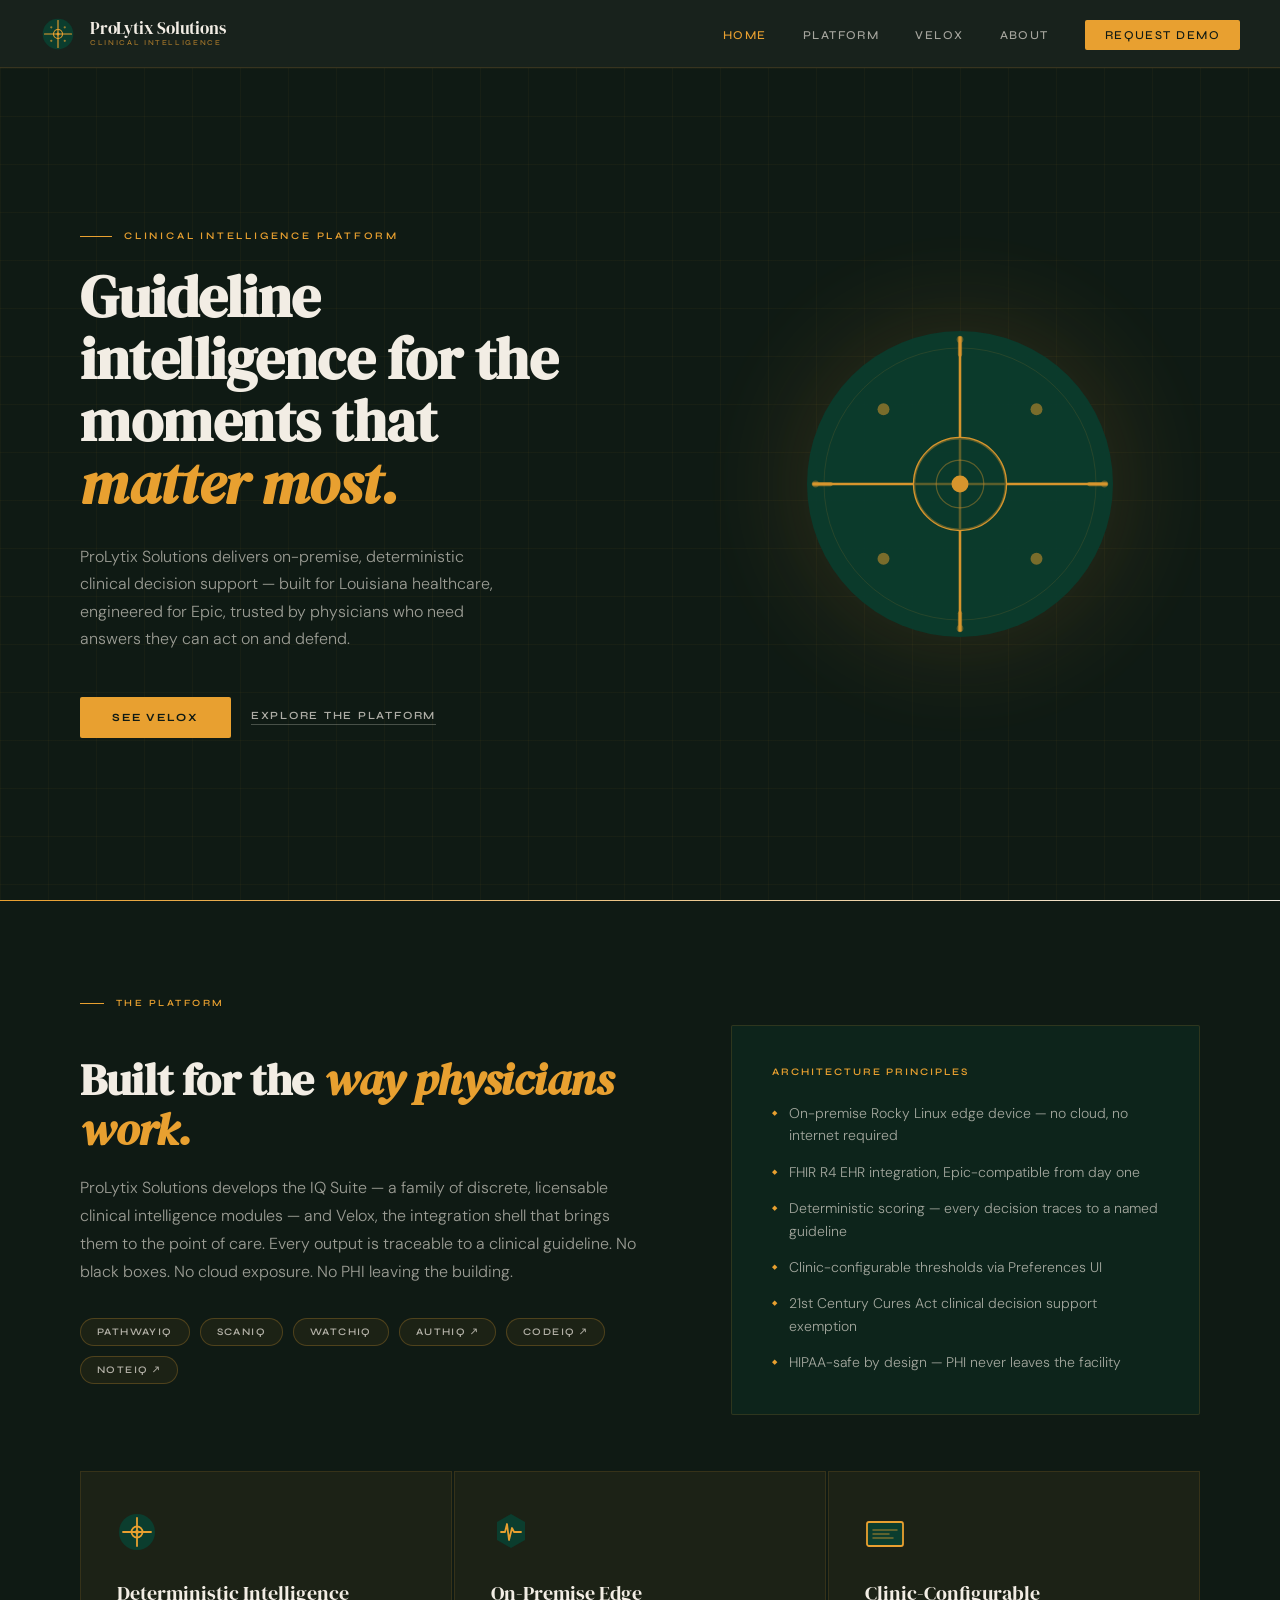
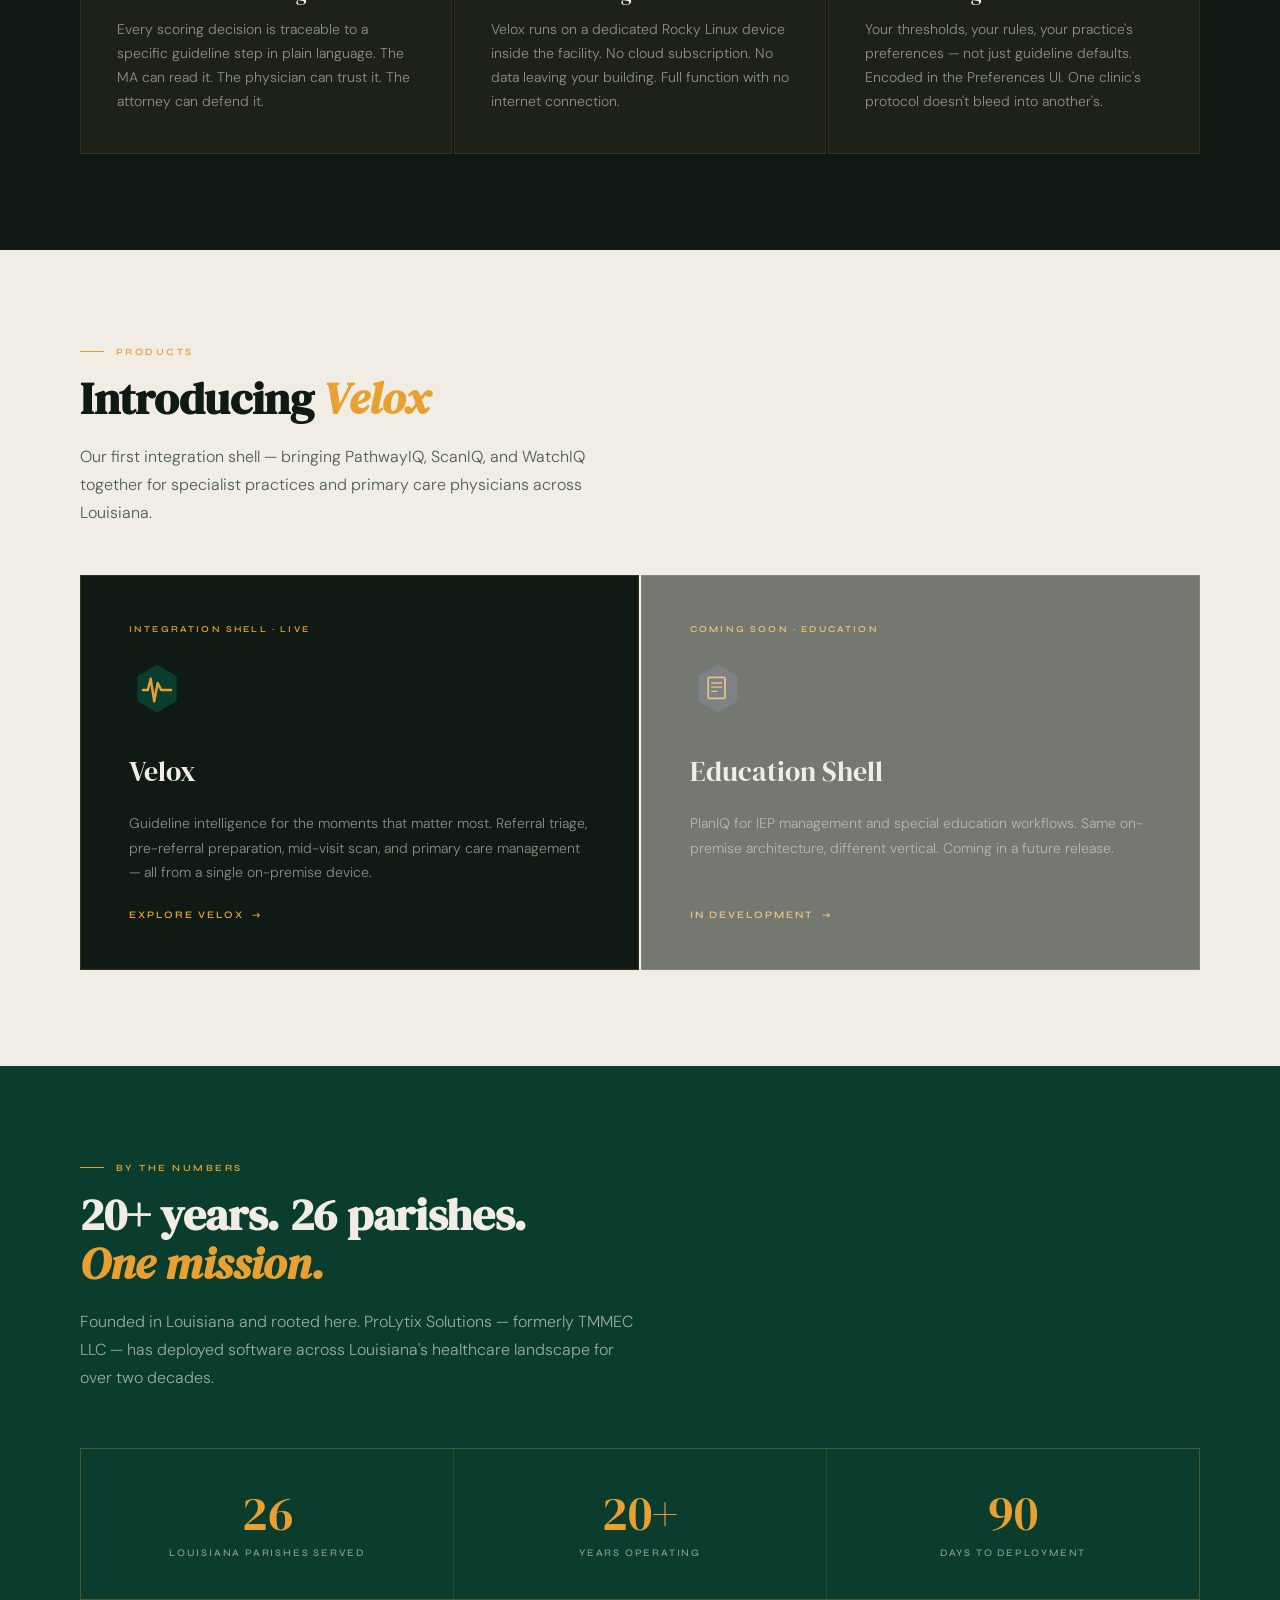
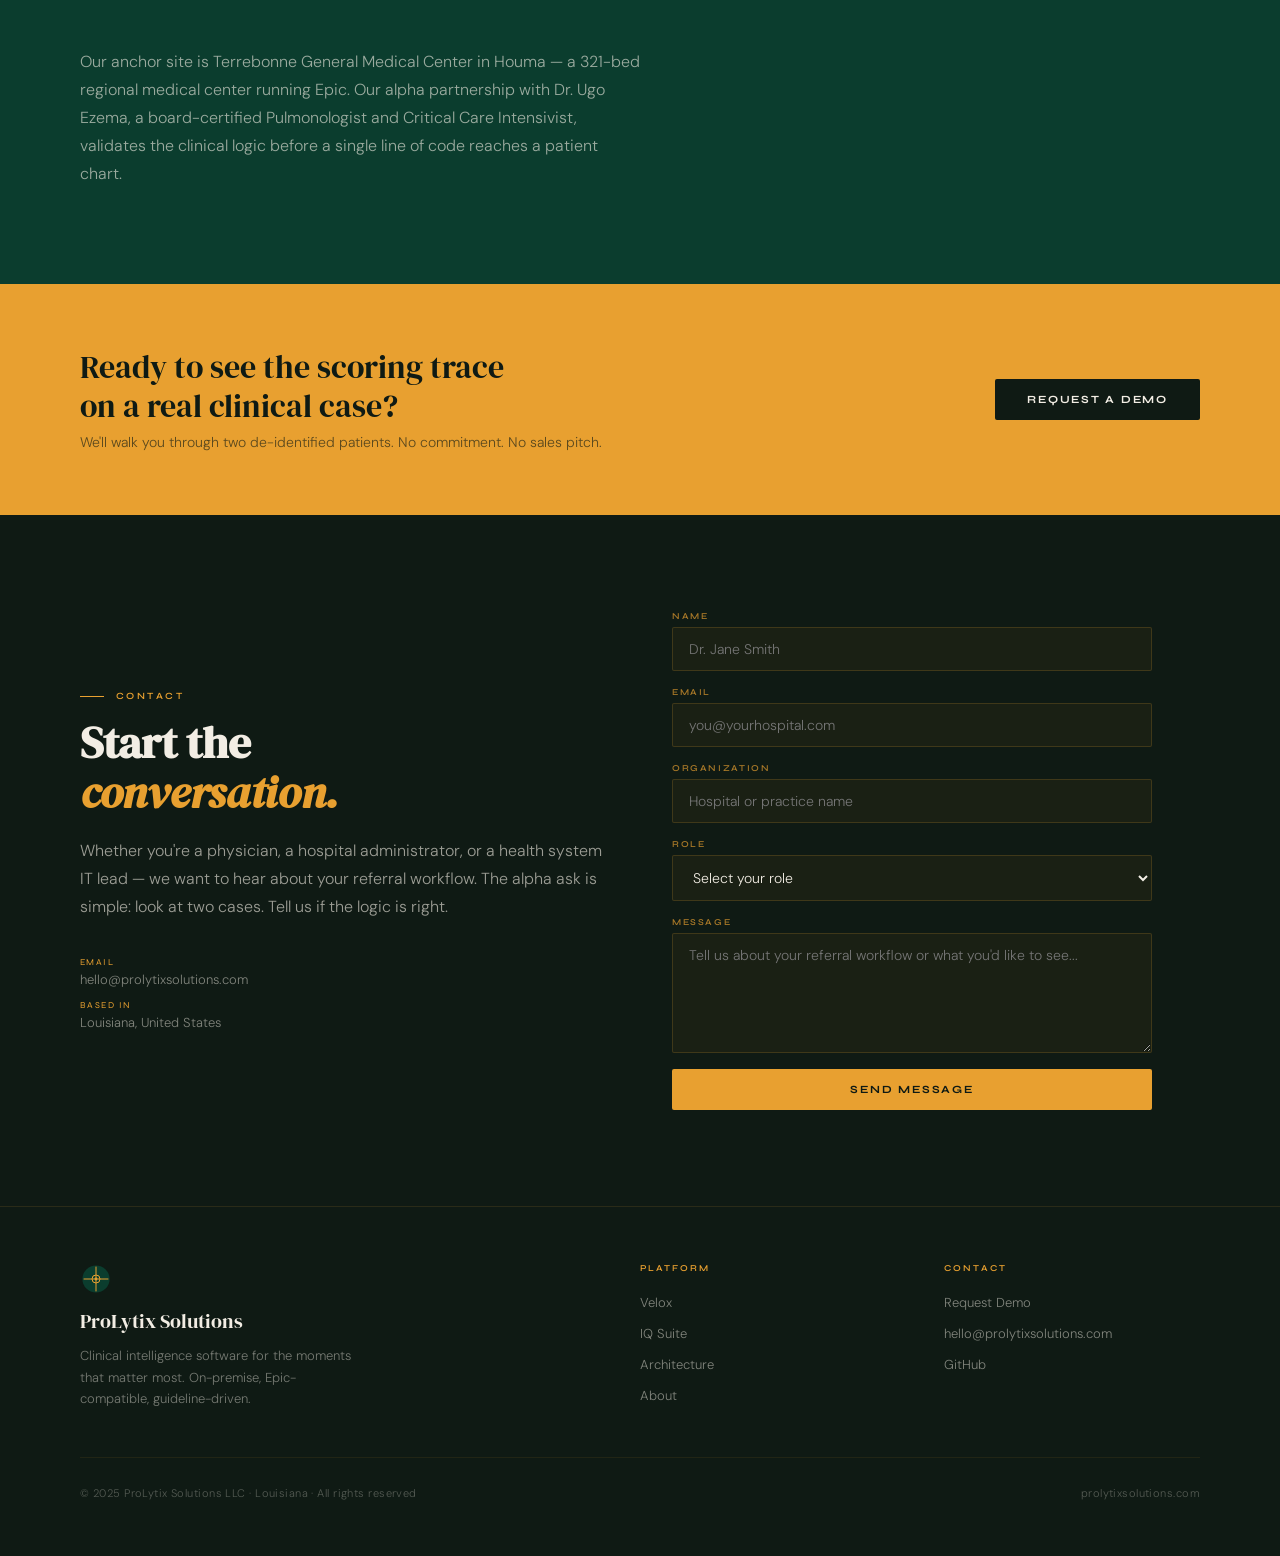
==== index.html @ 33a1fdf6 "Initial site" ====
<!DOCTYPE html>
<html lang="en">
<head>
  <meta charset="UTF-8">
  <meta name="viewport" content="width=device-width, initial-scale=1.0">
  <meta name="description" content="ProLytix Solutions — Clinical intelligence software for Louisiana healthcare. On-premise, guideline-driven, Epic-compatible.">
  <title>ProLytix Solutions — Clinical Intelligence Platform</title>
  <link rel="stylesheet" href="style.css">
  <!-- Favicon inline SVG via data URI -->
  <link rel="icon" type="image/svg+xml" href="data:image/svg+xml,%3Csvg xmlns='http://www.w3.org/2000/svg' viewBox='0 0 32 32'%3E%3Ccircle cx='16' cy='16' r='15' fill='%230B3D2E'/%3E%3Cline x1='16' y1='3' x2='16' y2='29' stroke='%23E8A030' stroke-width='2' stroke-linecap='round'/%3E%3Cline x1='3' y1='16' x2='29' y2='16' stroke='%23E8A030' stroke-width='2' stroke-linecap='round'/%3E%3Ccircle cx='16' cy='16' r='5' stroke='%23E8A030' stroke-width='2' fill='none'/%3E%3Ccircle cx='16' cy='16' r='2' fill='%23E8A030'/%3E%3C/svg%3E">
</head>
<body class="page-body">

<!-- ════════════════════════════════════════ -->
<!-- NAV -->
<!-- ════════════════════════════════════════ -->
<nav class="nav">
  <a href="index.html" class="nav-logo">
    <div class="nav-logo-mark">
      <svg width="36" height="36" viewBox="0 0 80 80" fill="none" xmlns="http://www.w3.org/2000/svg">
        <circle cx="40" cy="40" r="34" fill="#0B3D2E"/>
        <line x1="40" y1="10" x2="40" y2="70" stroke="#E8A030" stroke-width="2.5" stroke-linecap="round"/>
        <line x1="10" y1="40" x2="70" y2="40" stroke="#E8A030" stroke-width="2.5" stroke-linecap="round"/>
        <circle cx="40" cy="40" r="10" stroke="#E8A030" stroke-width="2.5" fill="none"/>
        <circle cx="40" cy="40" r="3.5" fill="#E8A030"/>
        <circle cx="55" cy="25" r="2.5" fill="#E8A030" opacity=".65"/>
        <circle cx="25" cy="25" r="2.5" fill="#E8A030" opacity=".65"/>
        <circle cx="55" cy="55" r="2.5" fill="#E8A030" opacity=".65"/>
        <circle cx="25" cy="55" r="2.5" fill="#E8A030" opacity=".65"/>
      </svg>
    </div>
    <div class="nav-logo-text">
      <span class="nav-logo-name">ProLytix Solutions</span>
      <span class="nav-logo-sub">Clinical Intelligence</span>
    </div>
  </a>

  <ul class="nav-links">
    <li><a href="index.html" class="active">Home</a></li>
    <li><a href="#platform">Platform</a></li>
    <li><a href="velox.html">Velox</a></li>
    <li><a href="#about">About</a></li>
    <li><a href="#contact" class="nav-cta">Request Demo</a></li>
  </ul>

  <button class="nav-hamburger" id="hamburger" aria-label="Menu">
    <span></span><span></span><span></span>
  </button>
</nav>

<!-- Mobile Drawer -->
<div class="nav-drawer" id="drawer">
  <a href="index.html">Home</a>
  <a href="#platform">Platform</a>
  <a href="velox.html">Velox</a>
  <a href="#about">About</a>
  <a href="#contact" class="drawer-cta">Request Demo</a>
</div>


<!-- ════════════════════════════════════════ -->
<!-- HERO -->
<!-- ════════════════════════════════════════ -->
<section class="hero">
  <div class="hero-content">
    <div class="hero-eyebrow">Clinical Intelligence Platform</div>
    <h1 class="hero-headline">
      Guideline intelligence for the moments that<br>
      <em>matter most.</em>
    </h1>
    <p class="hero-body">
      ProLytix Solutions delivers on-premise, deterministic clinical decision support — built for Louisiana healthcare, engineered for Epic, trusted by physicians who need answers they can act on and defend.
    </p>
    <div class="hero-actions">
      <a href="velox.html" class="btn-primary">See Velox</a>
      <a href="#platform" class="btn-ghost">Explore the platform</a>
    </div>
  </div>

  <div class="hero-visual">
    <!-- Large Meridian Circle -->
    <svg class="mark-large" viewBox="0 0 400 400" fill="none" xmlns="http://www.w3.org/2000/svg">
      <!-- Outer ring -->
      <circle cx="200" cy="200" r="180" fill="#0B3D2E"/>
      <!-- Faint second ring -->
      <circle cx="200" cy="200" r="160" stroke="#E8A030" stroke-width=".8" fill="none" opacity=".2"/>
      <!-- Meridian lines -->
      <line x1="200" y1="28" x2="200" y2="372" stroke="#E8A030" stroke-width="3" stroke-linecap="round"/>
      <line x1="28" y1="200" x2="372" y2="200" stroke="#E8A030" stroke-width="3" stroke-linecap="round"/>
      <!-- Tick marks on meridian -->
      <line x1="200" y1="28" x2="200" y2="48" stroke="#E8A030" stroke-width="5" stroke-linecap="round" opacity=".6"/>
      <line x1="200" y1="352" x2="200" y2="372" stroke="#E8A030" stroke-width="5" stroke-linecap="round" opacity=".6"/>
      <line x1="28" y1="200" x2="48" y2="200" stroke="#E8A030" stroke-width="5" stroke-linecap="round" opacity=".6"/>
      <line x1="352" y1="200" x2="372" y2="200" stroke="#E8A030" stroke-width="5" stroke-linecap="round" opacity=".6"/>
      <!-- Inner circle -->
      <circle cx="200" cy="200" r="54" stroke="#E8A030" stroke-width="3" fill="none"/>
      <!-- Inner ring fill, faint -->
      <circle cx="200" cy="200" r="54" fill="#0B3D2E" opacity=".6"/>
      <!-- Micro inner ring -->
      <circle cx="200" cy="200" r="28" stroke="#E8A030" stroke-width="1.5" fill="none" opacity=".4"/>
      <!-- Center dot -->
      <circle cx="200" cy="200" r="10" fill="#E8A030"/>
      <!-- Quadrant dots -->
      <circle cx="290" cy="112" r="7" fill="#E8A030" opacity=".55"/>
      <circle cx="110" cy="112" r="7" fill="#E8A030" opacity=".55"/>
      <circle cx="290" cy="288" r="7" fill="#E8A030" opacity=".55"/>
      <circle cx="110" cy="288" r="7" fill="#E8A030" opacity=".55"/>
      <!-- Outer arc decorations — subtle -->
      <circle cx="200" cy="30" r="4" fill="#E8A030" opacity=".35"/>
      <circle cx="200" cy="370" r="4" fill="#E8A030" opacity=".35"/>
      <circle cx="30" cy="200" r="4" fill="#E8A030" opacity=".35"/>
      <circle cx="370" cy="200" r="4" fill="#E8A030" opacity=".35"/>
    </svg>
  </div>
</section>

<div class="amber-rule"></div>


<!-- ════════════════════════════════════════ -->
<!-- WHAT WE DO -->
<!-- ════════════════════════════════════════ -->
<section class="section section-dark" id="platform">
  <div class="section-label">The Platform</div>
  <div class="two-col-narrow">
    <div>
      <h2 class="section-headline">Built for the <em>way physicians work.</em></h2>
      <p class="section-body">
        ProLytix Solutions develops the IQ Suite — a family of discrete, licensable clinical intelligence modules — and Velox, the integration shell that brings them to the point of care. Every output is traceable to a clinical guideline. No black boxes. No cloud exposure. No PHI leaving the building.
      </p>
      <div class="module-grid" style="margin-top:32px;">
        <span class="module-pill">PathwayIQ</span>
        <span class="module-pill">ScanIQ</span>
        <span class="module-pill">WatchIQ</span>
        <span class="module-pill">AuthIQ ↗</span>
        <span class="module-pill">CodeIQ ↗</span>
        <span class="module-pill">NoteIQ ↗</span>
      </div>
    </div>
    <div class="arch-panel">
      <div class="arch-panel-title">Architecture Principles</div>
      <ul class="arch-list">
        <li>On-premise Rocky Linux edge device — no cloud, no internet required</li>
        <li>FHIR R4 EHR integration, Epic-compatible from day one</li>
        <li>Deterministic scoring — every decision traces to a named guideline</li>
        <li>Clinic-configurable thresholds via Preferences UI</li>
        <li>21st Century Cures Act clinical decision support exemption</li>
        <li>HIPAA-safe by design — PHI never leaves the facility</li>
      </ul>
    </div>
  </div>

  <div class="card-grid">
    <div class="card">
      <div class="card-icon">
        <svg width="40" height="40" viewBox="0 0 40 40" fill="none">
          <circle cx="20" cy="20" r="18" fill="#0B3D2E"/>
          <line x1="20" y1="6" x2="20" y2="34" stroke="#E8A030" stroke-width="1.8" stroke-linecap="round"/>
          <line x1="6" y1="20" x2="34" y2="20" stroke="#E8A030" stroke-width="1.8" stroke-linecap="round"/>
          <circle cx="20" cy="20" r="5.5" stroke="#E8A030" stroke-width="1.8" fill="none"/>
          <circle cx="20" cy="20" r="2" fill="#E8A030"/>
        </svg>
      </div>
      <div class="card-title">Deterministic Intelligence</div>
      <p class="card-body">Every scoring decision is traceable to a specific guideline step in plain language. The MA can read it. The physician can trust it. The attorney can defend it.</p>
    </div>

    <div class="card">
      <div class="card-icon">
        <svg width="40" height="40" viewBox="0 0 40 40" fill="none">
          <polygon points="20,2 34,10 34,28 20,36 6,28 6,10" fill="#0B3D2E"/>
          <polyline points="10,20 14,20 16,12 18,28 21,16 23,20 30,20" stroke="#E8A030" stroke-width="1.8" stroke-linecap="round" stroke-linejoin="round" fill="none"/>
        </svg>
      </div>
      <div class="card-title">On-Premise Edge</div>
      <p class="card-body">Velox runs on a dedicated Rocky Linux device inside the facility. No cloud subscription. No data leaving your building. Full function with no internet connection.</p>
    </div>

    <div class="card">
      <div class="card-icon">
        <svg width="40" height="40" viewBox="0 0 40 40" fill="none">
          <rect x="2" y="10" width="36" height="24" rx="2" fill="#0B3D2E" stroke="#E8A030" stroke-width="1.8"/>
          <line x1="8" y1="18" x2="32" y2="18" stroke="#E8A030" stroke-width="1.5" stroke-linecap="round" opacity=".5"/>
          <line x1="8" y1="22" x2="24" y2="22" stroke="#E8A030" stroke-width="1.5" stroke-linecap="round" opacity=".5"/>
          <line x1="8" y1="26" x2="28" y2="26" stroke="#E8A030" stroke-width="1.5" stroke-linecap="round" opacity=".5"/>
        </svg>
      </div>
      <div class="card-title">Clinic-Configurable</div>
      <p class="card-body">Your thresholds, your rules, your practice's preferences — not just guideline defaults. Encoded in the Preferences UI. One clinic's protocol doesn't bleed into another's.</p>
    </div>
  </div>
</section>


<!-- ════════════════════════════════════════ -->
<!-- VELOX PRODUCT CARD -->
<!-- ════════════════════════════════════════ -->
<section class="section section-pale">
  <div class="section-label">Products</div>
  <h2 class="section-headline">Introducing <em>Velox</em></h2>
  <p class="section-body">Our first integration shell — bringing PathwayIQ, ScanIQ, and WatchIQ together for specialist practices and primary care physicians across Louisiana.</p>

  <div style="margin-top:48px; display:grid; grid-template-columns: repeat(auto-fit, minmax(300px, 1fr)); gap:2px;">

    <a href="velox.html" class="product-card">
      <div class="product-card-eyebrow">Integration Shell · Live</div>
      <div style="margin:4px 0 8px;">
        <svg width="56" height="56" viewBox="0 0 80 80" fill="none">
          <polygon points="40,4 68,20 68,56 40,72 12,56 12,20" fill="#0B3D2E"/>
          <polyline points="20,40 27,40 31,24 36,56 41,30 46,40 60,40" stroke="#E8A030" stroke-width="3.5" stroke-linecap="round" stroke-linejoin="round" fill="none"/>
        </svg>
      </div>
      <div class="product-card-title">Velox</div>
      <p class="product-card-body">Guideline intelligence for the moments that matter most. Referral triage, pre-referral preparation, mid-visit scan, and primary care management — all from a single on-premise device.</p>
      <div class="product-card-link">Explore Velox</div>
    </a>

    <div class="product-card" style="opacity:.55; cursor:default; pointer-events:none;">
      <div class="product-card-eyebrow">Coming Soon · Education</div>
      <div style="margin:4px 0 8px;">
        <svg width="56" height="56" viewBox="0 0 80 80" fill="none">
          <polygon points="40,4 68,20 68,56 40,72 12,56 12,20" fill="#1C2B3A"/>
          <rect x="26" y="22" width="24" height="30" rx="2" stroke="#E8A030" stroke-width="2.5" fill="none"/>
          <line x1="31" y1="30" x2="45" y2="30" stroke="#E8A030" stroke-width="1.8" stroke-linecap="round"/>
          <line x1="31" y1="36" x2="45" y2="36" stroke="#E8A030" stroke-width="1.8" stroke-linecap="round"/>
          <line x1="31" y1="42" x2="39" y2="42" stroke="#E8A030" stroke-width="1.8" stroke-linecap="round"/>
        </svg>
      </div>
      <div class="product-card-title">Education Shell</div>
      <p class="product-card-body">PlanIQ for IEP management and special education workflows. Same on-premise architecture, different vertical. Coming in a future release.</p>
      <div class="product-card-link">In Development</div>
    </div>

  </div>
</section>


<!-- ════════════════════════════════════════ -->
<!-- STATS -->
<!-- ════════════════════════════════════════ -->
<section class="section section-forest" id="about">
  <div class="section-label">By the Numbers</div>
  <h2 class="section-headline">20+ years. 26 parishes.<br><em>One mission.</em></h2>
  <p class="section-body">
    Founded in Louisiana and rooted here. ProLytix Solutions — formerly TMMEC LLC — has deployed software across Louisiana's healthcare landscape for over two decades.
  </p>

  <div class="stat-row">
    <div class="stat">
      <div class="stat-number">26</div>
      <div class="stat-label">Louisiana Parishes Served</div>
    </div>
    <div class="stat">
      <div class="stat-number">20+</div>
      <div class="stat-label">Years Operating</div>
    </div>
    <div class="stat">
      <div class="stat-number">90</div>
      <div class="stat-label">Days to Deployment</div>
    </div>
  </div>

  <div style="margin-top:48px; max-width:640px;">
    <p class="section-body">
      Our anchor site is Terrebonne General Medical Center in Houma — a 321-bed regional medical center running Epic. Our alpha partnership with Dr. Ugo Ezema, a board-certified Pulmonologist and Critical Care Intensivist, validates the clinical logic before a single line of code reaches a patient chart.
    </p>
  </div>
</section>


<!-- ════════════════════════════════════════ -->
<!-- CTA -->
<!-- ════════════════════════════════════════ -->
<div class="cta-band" id="contact">
  <div>
    <div class="cta-band-text">Ready to see the scoring trace<br>on a real clinical case?</div>
    <p style="font-size:14px; color:rgba(15,26,20,.65); margin-top:8px; font-weight:300;">We'll walk you through two de-identified patients. No commitment. No sales pitch.</p>
  </div>
  <a href="mailto:hello@prolytixsolutions.com" class="btn-dark">Request a Demo</a>
</div>


<!-- ════════════════════════════════════════ -->
<!-- CONTACT FORM -->
<!-- ════════════════════════════════════════ -->
<section class="section section-dark">
  <div class="two-col">
    <div>
      <div class="section-label">Contact</div>
      <h2 class="section-headline">Start the<br><em>conversation.</em></h2>
      <p class="section-body" style="margin-top:16px;">
        Whether you're a physician, a hospital administrator, or a health system IT lead — we want to hear about your referral workflow. The alpha ask is simple: look at two cases. Tell us if the logic is right.
      </p>
      <div style="margin-top:36px; display:flex; flex-direction:column; gap:12px;">
        <div style="font-size:13px; color:rgba(242,237,228,.5); font-weight:300;">
          <span style="color:var(--amber); font-family:'Syne',sans-serif; font-size:9px; letter-spacing:.16em; text-transform:uppercase; display:block; margin-bottom:4px;">Email</span>
          hello@prolytixsolutions.com
        </div>
        <div style="font-size:13px; color:rgba(242,237,228,.5); font-weight:300;">
          <span style="color:var(--amber); font-family:'Syne',sans-serif; font-size:9px; letter-spacing:.16em; text-transform:uppercase; display:block; margin-bottom:4px;">Based In</span>
          Louisiana, United States
        </div>
      </div>
    </div>

    <form class="contact-form" action="mailto:hello@prolytixsolutions.com" method="post" enctype="text/plain">
      <div class="form-group">
        <label class="form-label" for="name">Name</label>
        <input class="form-input" type="text" id="name" name="name" placeholder="Dr. Jane Smith" required>
      </div>
      <div class="form-group">
        <label class="form-label" for="email">Email</label>
        <input class="form-input" type="email" id="email" name="email" placeholder="you@yourhospital.com" required>
      </div>
      <div class="form-group">
        <label class="form-label" for="org">Organization</label>
        <input class="form-input" type="text" id="org" name="org" placeholder="Hospital or practice name">
      </div>
      <div class="form-group">
        <label class="form-label" for="role">Role</label>
        <select class="form-select" id="role" name="role">
          <option value="">Select your role</option>
          <option>Physician / Specialist</option>
          <option>Primary Care Physician</option>
          <option>Hospital Administrator</option>
          <option>IT / EHR Lead</option>
          <option>Practice Manager</option>
          <option>Other</option>
        </select>
      </div>
      <div class="form-group">
        <label class="form-label" for="message">Message</label>
        <textarea class="form-textarea" id="message" name="message" placeholder="Tell us about your referral workflow or what you'd like to see..."></textarea>
      </div>
      <button type="submit" class="btn-primary" style="width:100%; text-align:center; border:none; cursor:pointer; font-size:11px; padding:14px;">Send Message</button>
    </form>
  </div>
</section>


<!-- ════════════════════════════════════════ -->
<!-- FOOTER -->
<!-- ════════════════════════════════════════ -->
<footer>
  <div class="footer-inner">
    <div>
      <div style="display:flex; align-items:center; gap:12px;">
        <svg width="32" height="32" viewBox="0 0 80 80" fill="none">
          <circle cx="40" cy="40" r="34" fill="#0B3D2E"/>
          <line x1="40" y1="10" x2="40" y2="70" stroke="#E8A030" stroke-width="2.5" stroke-linecap="round"/>
          <line x1="10" y1="40" x2="70" y2="40" stroke="#E8A030" stroke-width="2.5" stroke-linecap="round"/>
          <circle cx="40" cy="40" r="10" stroke="#E8A030" stroke-width="2.5" fill="none"/>
          <circle cx="40" cy="40" r="3.5" fill="#E8A030"/>
        </svg>
      </div>
      <div class="footer-brand-name">ProLytix Solutions</div>
      <p class="footer-brand-tagline">Clinical intelligence software for the moments that matter most. On-premise, Epic-compatible, guideline-driven.</p>
    </div>

    <div>
      <div class="footer-col-title">Platform</div>
      <ul class="footer-links">
        <li><a href="velox.html">Velox</a></li>
        <li><a href="#platform">IQ Suite</a></li>
        <li><a href="#platform">Architecture</a></li>
        <li><a href="#about">About</a></li>
      </ul>
    </div>

    <div>
      <div class="footer-col-title">Contact</div>
      <ul class="footer-links">
        <li><a href="#contact">Request Demo</a></li>
        <li><a href="mailto:hello@prolytixsolutions.com">hello@prolytixsolutions.com</a></li>
        <li><a href="https://github.com/ProLytix-Solutions" target="_blank" rel="noopener">GitHub</a></li>
      </ul>
    </div>
  </div>

  <div class="footer-bottom">
    <span class="footer-copy">© 2025 ProLytix Solutions LLC · Louisiana · All rights reserved</span>
    <span class="footer-copy">prolytixsolutions.com</span>
  </div>
</footer>

<script>
  const hamburger = document.getElementById('hamburger');
  const drawer = document.getElementById('drawer');
  hamburger.addEventListener('click', () => {
    hamburger.classList.toggle('open');
    drawer.classList.toggle('open');
  });
  // Close drawer on link click
  drawer.querySelectorAll('a').forEach(a => {
    a.addEventListener('click', () => {
      hamburger.classList.remove('open');
      drawer.classList.remove('open');
    });
  });
</script>

</body>
</html>
---- style.css ----
/* ============================================================
   ProLytix Solutions — Shared Stylesheet
   Colors: Forest #0B3D2E + Amber #E8A030
   Mark: Meridian Circle
   ============================================================ */

@import url('https://fonts.googleapis.com/css2?family=DM+Serif+Display:ital@0;1&family=Syne:wght@400;500;600;700;800&family=DM+Sans:ital,wght@0,300;0,400;0,500;1,300&display=swap');

/* ── TOKENS ── */
:root {
  --forest:    #0B3D2E;
  --forest-mid:#1A6B5A;
  --forest-lt: #2A7A56;
  --amber:     #E8A030;
  --amber-lt:  #F0B84A;
  --ink:       #0F1A14;
  --slate:     #4A5E54;
  --mist:      #E4EDE8;
  --pale:      #F2EDE4;
  --white:     #FFFFFF;
  --nav-h:     68px;
}

/* ── RESET ── */
*, *::before, *::after { box-sizing: border-box; margin: 0; padding: 0; }

html { scroll-behavior: smooth; }

body {
  font-family: 'DM Sans', sans-serif;
  font-weight: 400;
  color: var(--ink);
  background: var(--pale);
  -webkit-font-smoothing: antialiased;
}

img { display: block; max-width: 100%; }

a { color: inherit; text-decoration: none; }

/* ── NAVIGATION ── */
.nav {
  position: fixed;
  top: 0; left: 0; right: 0;
  height: var(--nav-h);
  background: rgba(15, 26, 20, 0.96);
  backdrop-filter: blur(12px);
  -webkit-backdrop-filter: blur(12px);
  display: flex;
  align-items: center;
  justify-content: space-between;
  padding: 0 40px;
  z-index: 1000;
  border-bottom: 1px solid rgba(232,160,48,.15);
}

.nav-logo {
  display: flex;
  align-items: center;
  gap: 14px;
  text-decoration: none;
}

.nav-logo-mark svg { display: block; }

.nav-logo-text {
  display: flex;
  flex-direction: column;
  gap: 1px;
}

.nav-logo-name {
  font-family: 'DM Serif Display', serif;
  font-size: 17px;
  color: #F2EDE4;
  letter-spacing: -.2px;
  line-height: 1;
}

.nav-logo-sub {
  font-family: 'Syne', sans-serif;
  font-size: 7.5px;
  font-weight: 500;
  letter-spacing: .22em;
  text-transform: uppercase;
  color: rgba(232,160,48,.7);
}

.nav-links {
  display: flex;
  align-items: center;
  gap: 36px;
  list-style: none;
}

.nav-links a {
  font-family: 'Syne', sans-serif;
  font-size: 12px;
  font-weight: 500;
  letter-spacing: .12em;
  text-transform: uppercase;
  color: rgba(242,237,228,.65);
  transition: color .2s;
}

.nav-links a:hover { color: var(--amber); }
.nav-links a.active { color: var(--amber); }

.nav-cta {
  font-family: 'Syne', sans-serif;
  font-size: 11px;
  font-weight: 600;
  letter-spacing: .12em;
  text-transform: uppercase;
  color: var(--ink) !important;
  background: var(--amber);
  padding: 8px 20px;
  border-radius: 2px;
  transition: background .2s, color .2s !important;
}

.nav-cta:hover { background: var(--amber-lt) !important; color: var(--ink) !important; }

/* hamburger */
.nav-hamburger {
  display: none;
  flex-direction: column;
  gap: 5px;
  cursor: pointer;
  padding: 4px;
  background: none;
  border: none;
}

.nav-hamburger span {
  display: block;
  width: 24px;
  height: 2px;
  background: #F2EDE4;
  border-radius: 2px;
  transition: transform .3s, opacity .3s;
}

.nav-hamburger.open span:nth-child(1) { transform: translateY(7px) rotate(45deg); }
.nav-hamburger.open span:nth-child(2) { opacity: 0; }
.nav-hamburger.open span:nth-child(3) { transform: translateY(-7px) rotate(-45deg); }

/* mobile nav drawer */
.nav-drawer {
  display: none;
  position: fixed;
  top: var(--nav-h);
  left: 0; right: 0;
  background: rgba(15,26,20,.98);
  padding: 24px 40px 32px;
  z-index: 999;
  border-bottom: 1px solid rgba(232,160,48,.15);
  flex-direction: column;
  gap: 0;
}

.nav-drawer.open { display: flex; }

.nav-drawer a {
  font-family: 'Syne', sans-serif;
  font-size: 14px;
  font-weight: 500;
  letter-spacing: .12em;
  text-transform: uppercase;
  color: rgba(242,237,228,.75);
  padding: 14px 0;
  border-bottom: 1px solid rgba(232,160,48,.1);
  display: block;
  transition: color .2s;
}

.nav-drawer a:hover { color: var(--amber); }

.nav-drawer .drawer-cta {
  margin-top: 20px;
  background: var(--amber);
  color: var(--ink);
  text-align: center;
  padding: 14px;
  border-radius: 2px;
  border-bottom: none;
}

/* ── PAGE OFFSET ── */
.page-body { padding-top: var(--nav-h); }

/* ── HERO ── */
.hero {
  min-height: calc(100vh - var(--nav-h));
  background: var(--ink);
  display: grid;
  grid-template-columns: 1fr 1fr;
  position: relative;
  overflow: hidden;
}

/* subtle grid texture */
.hero::before {
  content: '';
  position: absolute;
  inset: 0;
  background-image:
    linear-gradient(rgba(232,160,48,.04) 1px, transparent 1px),
    linear-gradient(90deg, rgba(232,160,48,.04) 1px, transparent 1px);
  background-size: 48px 48px;
  pointer-events: none;
}

.hero-content {
  display: flex;
  flex-direction: column;
  justify-content: center;
  padding: 80px 64px 80px 80px;
  position: relative;
  z-index: 2;
}

.hero-eyebrow {
  font-family: 'Syne', sans-serif;
  font-size: 10px;
  font-weight: 600;
  letter-spacing: .28em;
  text-transform: uppercase;
  color: var(--amber);
  margin-bottom: 24px;
  display: flex;
  align-items: center;
  gap: 12px;
}

.hero-eyebrow::before {
  content: '';
  display: block;
  width: 32px;
  height: 1px;
  background: var(--amber);
}

.hero-headline {
  font-family: 'DM Serif Display', serif;
  font-size: clamp(36px, 4.5vw, 64px);
  line-height: 1.08;
  color: #F2EDE4;
  margin-bottom: 28px;
  letter-spacing: -.5px;
}

.hero-headline em {
  font-style: italic;
  color: var(--amber);
}

.hero-body {
  font-size: 16px;
  line-height: 1.72;
  color: rgba(242,237,228,.62);
  max-width: 420px;
  margin-bottom: 44px;
  font-weight: 300;
}

.hero-actions {
  display: flex;
  align-items: center;
  gap: 20px;
  flex-wrap: wrap;
}

.btn-primary {
  font-family: 'Syne', sans-serif;
  font-size: 11px;
  font-weight: 700;
  letter-spacing: .16em;
  text-transform: uppercase;
  color: var(--ink);
  background: var(--amber);
  padding: 14px 32px;
  border-radius: 2px;
  transition: background .2s, transform .15s;
  display: inline-block;
}

.btn-primary:hover { background: var(--amber-lt); transform: translateY(-1px); }

.btn-ghost {
  font-family: 'Syne', sans-serif;
  font-size: 11px;
  font-weight: 600;
  letter-spacing: .16em;
  text-transform: uppercase;
  color: rgba(242,237,228,.7);
  border-bottom: 1px solid rgba(242,237,228,.25);
  padding-bottom: 2px;
  transition: color .2s, border-color .2s;
  display: inline-block;
}

.btn-ghost:hover { color: var(--amber); border-color: var(--amber); }

.hero-visual {
  display: flex;
  align-items: center;
  justify-content: center;
  position: relative;
  z-index: 2;
  padding: 80px 40px;
}

/* ── MERIDIAN CIRCLE MARK — Large SVG ── */
.mark-large {
  width: min(340px, 80%);
  height: auto;
  opacity: .92;
  filter: drop-shadow(0 0 60px rgba(232,160,48,.18));
  animation: float 6s ease-in-out infinite;
}

@keyframes float {
  0%, 100% { transform: translateY(0); }
  50% { transform: translateY(-12px); }
}

/* ── SECTION STRUCTURE ── */
.section {
  padding: 96px 80px;
}

.section-dark {
  background: var(--ink);
  color: #F2EDE4;
}

.section-forest {
  background: var(--forest);
  color: #F2EDE4;
}

.section-pale {
  background: var(--pale);
  color: var(--ink);
}

.section-mist {
  background: var(--mist);
  color: var(--ink);
}

.section-label {
  font-family: 'Syne', sans-serif;
  font-size: 9.5px;
  font-weight: 600;
  letter-spacing: .26em;
  text-transform: uppercase;
  color: var(--amber);
  margin-bottom: 16px;
  display: flex;
  align-items: center;
  gap: 12px;
}

.section-label::before {
  content: '';
  display: block;
  width: 24px;
  height: 1px;
  background: var(--amber);
}

.section-headline {
  font-family: 'DM Serif Display', serif;
  font-size: clamp(28px, 3.5vw, 48px);
  line-height: 1.1;
  letter-spacing: -.3px;
  margin-bottom: 20px;
}

.section-headline em { font-style: italic; color: var(--amber); }

.section-body {
  font-size: 16px;
  line-height: 1.75;
  color: var(--slate);
  max-width: 560px;
  font-weight: 300;
}

.section-dark .section-body,
.section-forest .section-body {
  color: rgba(242,237,228,.62);
}

/* ── TWO COL ── */
.two-col {
  display: grid;
  grid-template-columns: 1fr 1fr;
  gap: 64px;
  align-items: center;
}

.two-col-narrow {
  display: grid;
  grid-template-columns: 5fr 4fr;
  gap: 64px;
  align-items: center;
}

/* ── CARDS ── */
.card-grid {
  display: grid;
  grid-template-columns: repeat(3, 1fr);
  gap: 2px;
  margin-top: 56px;
}

.card {
  background: rgba(232,160,48,.06);
  border: 1px solid rgba(232,160,48,.12);
  padding: 40px 36px;
  transition: background .25s, border-color .25s;
}

.card:hover {
  background: rgba(232,160,48,.1);
  border-color: rgba(232,160,48,.3);
}

.card-icon {
  margin-bottom: 24px;
}

.card-title {
  font-family: 'DM Serif Display', serif;
  font-size: 20px;
  color: #F2EDE4;
  margin-bottom: 12px;
  line-height: 1.2;
}

.card-body {
  font-size: 14px;
  line-height: 1.72;
  color: rgba(242,237,228,.55);
  font-weight: 300;
}

/* ── STAT ROW ── */
.stat-row {
  display: grid;
  grid-template-columns: repeat(3, 1fr);
  gap: 1px;
  background: rgba(232,160,48,.15);
  border: 1px solid rgba(232,160,48,.15);
  margin-top: 56px;
}

.stat {
  background: var(--forest);
  padding: 40px 36px;
  text-align: center;
}

.stat-number {
  font-family: 'DM Serif Display', serif;
  font-size: 48px;
  color: var(--amber);
  line-height: 1;
  margin-bottom: 10px;
}

.stat-label {
  font-family: 'Syne', sans-serif;
  font-size: 10px;
  font-weight: 500;
  letter-spacing: .18em;
  text-transform: uppercase;
  color: rgba(242,237,228,.55);
}

/* ── PRODUCT CARD ── */
.product-card {
  background: var(--ink);
  border: 1px solid rgba(232,160,48,.18);
  padding: 48px;
  display: flex;
  flex-direction: column;
  gap: 24px;
  transition: border-color .25s, transform .2s;
  text-decoration: none;
  color: inherit;
}

.product-card:hover {
  border-color: rgba(232,160,48,.5);
  transform: translateY(-3px);
}

.product-card-eyebrow {
  font-family: 'Syne', sans-serif;
  font-size: 9px;
  font-weight: 600;
  letter-spacing: .24em;
  text-transform: uppercase;
  color: var(--amber);
}

.product-card-title {
  font-family: 'DM Serif Display', serif;
  font-size: 28px;
  color: #F2EDE4;
  line-height: 1.15;
}

.product-card-body {
  font-size: 14px;
  line-height: 1.75;
  color: rgba(242,237,228,.55);
  font-weight: 300;
}

.product-card-link {
  font-family: 'Syne', sans-serif;
  font-size: 10px;
  font-weight: 600;
  letter-spacing: .2em;
  text-transform: uppercase;
  color: var(--amber);
  display: flex;
  align-items: center;
  gap: 8px;
  margin-top: auto;
}

.product-card-link::after {
  content: '→';
  transition: transform .2s;
}

.product-card:hover .product-card-link::after {
  transform: translateX(4px);
}

/* ── MODULE PILL ── */
.module-grid {
  display: flex;
  flex-wrap: wrap;
  gap: 10px;
  margin-top: 32px;
}

.module-pill {
  font-family: 'Syne', sans-serif;
  font-size: 10px;
  font-weight: 600;
  letter-spacing: .14em;
  text-transform: uppercase;
  color: rgba(242,237,228,.7);
  border: 1px solid rgba(232,160,48,.25);
  padding: 7px 16px;
  border-radius: 100px;
  background: rgba(232,160,48,.06);
}

/* ── DIVIDER ── */
.amber-rule {
  height: 1px;
  background: linear-gradient(90deg, var(--amber), transparent);
  margin: 0;
}

/* ── CTA BAND ── */
.cta-band {
  background: var(--amber);
  padding: 64px 80px;
  display: flex;
  align-items: center;
  justify-content: space-between;
  gap: 40px;
  flex-wrap: wrap;
}

.cta-band-text {
  font-family: 'DM Serif Display', serif;
  font-size: clamp(22px, 2.5vw, 32px);
  color: var(--ink);
  line-height: 1.2;
}

.btn-dark {
  font-family: 'Syne', sans-serif;
  font-size: 11px;
  font-weight: 700;
  letter-spacing: .16em;
  text-transform: uppercase;
  color: #F2EDE4;
  background: var(--ink);
  padding: 14px 32px;
  border-radius: 2px;
  white-space: nowrap;
  display: inline-block;
  transition: background .2s;
}

.btn-dark:hover { background: var(--forest); }

/* ── FOOTER ── */
footer {
  background: var(--ink);
  padding: 56px 80px;
  border-top: 1px solid rgba(232,160,48,.12);
}

.footer-inner {
  display: grid;
  grid-template-columns: 2fr 1fr 1fr;
  gap: 48px;
  margin-bottom: 48px;
}

.footer-brand-name {
  font-family: 'DM Serif Display', serif;
  font-size: 20px;
  color: #F2EDE4;
  margin: 12px 0 10px;
}

.footer-brand-tagline {
  font-size: 13px;
  line-height: 1.65;
  color: rgba(242,237,228,.45);
  font-weight: 300;
  max-width: 280px;
}

.footer-col-title {
  font-family: 'Syne', sans-serif;
  font-size: 9px;
  font-weight: 600;
  letter-spacing: .22em;
  text-transform: uppercase;
  color: var(--amber);
  margin-bottom: 18px;
}

.footer-links {
  list-style: none;
  display: flex;
  flex-direction: column;
  gap: 10px;
}

.footer-links a {
  font-size: 13px;
  color: rgba(242,237,228,.5);
  transition: color .2s;
  font-weight: 300;
}

.footer-links a:hover { color: var(--amber); }

.footer-bottom {
  padding-top: 28px;
  border-top: 1px solid rgba(232,160,48,.08);
  display: flex;
  justify-content: space-between;
  align-items: center;
  flex-wrap: wrap;
  gap: 12px;
}

.footer-copy {
  font-size: 11px;
  color: rgba(242,237,228,.3);
  font-weight: 300;
  letter-spacing: .04em;
}

/* ── VELOX-SPECIFIC ── */
.velox-hero {
  min-height: calc(100vh - var(--nav-h));
  background: var(--ink);
  display: flex;
  flex-direction: column;
  justify-content: flex-end;
  padding: 80px;
  position: relative;
  overflow: hidden;
}

.velox-hero-bg {
  position: absolute;
  inset: 0;
  background:
    radial-gradient(ellipse 60% 70% at 80% 50%, rgba(11,61,46,.45) 0%, transparent 70%),
    linear-gradient(180deg, var(--ink) 0%, #0B1F18 100%);
}

.velox-hero-grid {
  position: absolute;
  inset: 0;
  background-image:
    linear-gradient(rgba(232,160,48,.035) 1px, transparent 1px),
    linear-gradient(90deg, rgba(232,160,48,.035) 1px, transparent 1px);
  background-size: 40px 40px;
}

.velox-hero-mark {
  position: absolute;
  right: -40px;
  top: 50%;
  transform: translateY(-50%);
  width: min(520px, 55vw);
  opacity: .07;
}

.velox-hero-content {
  position: relative;
  z-index: 2;
  max-width: 720px;
}

.velox-hero-tagline {
  font-family: 'Syne', sans-serif;
  font-size: 11px;
  font-weight: 500;
  letter-spacing: .28em;
  text-transform: uppercase;
  color: var(--amber);
  margin-bottom: 28px;
}

.velox-hero-title {
  font-family: 'DM Serif Display', serif;
  font-size: clamp(40px, 5.5vw, 76px);
  color: #F2EDE4;
  line-height: 1.0;
  letter-spacing: -.5px;
  margin-bottom: 8px;
}

.velox-hero-sub {
  font-family: 'DM Serif Display', serif;
  font-size: clamp(18px, 2vw, 28px);
  color: rgba(232,160,48,.75);
  font-style: italic;
  margin-bottom: 32px;
  line-height: 1.3;
}

.velox-hero-body {
  font-size: 17px;
  line-height: 1.72;
  color: rgba(242,237,228,.58);
  max-width: 520px;
  font-weight: 300;
  margin-bottom: 48px;
}

/* ── USE CASE SECTION ── */
.usecase-grid {
  display: grid;
  grid-template-columns: repeat(2, 1fr);
  gap: 2px;
  margin-top: 56px;
}

.usecase {
  background: rgba(232,160,48,.04);
  border: 1px solid rgba(232,160,48,.1);
  padding: 44px 40px;
  transition: background .25s;
}

.usecase:hover { background: rgba(232,160,48,.08); }

.usecase-number {
  font-family: 'DM Serif Display', serif;
  font-size: 48px;
  color: rgba(232,160,48,.2);
  line-height: 1;
  margin-bottom: 20px;
}

.usecase-title {
  font-family: 'DM Serif Display', serif;
  font-size: 20px;
  color: #F2EDE4;
  margin-bottom: 14px;
  line-height: 1.2;
}

.usecase-body {
  font-size: 14px;
  line-height: 1.75;
  color: rgba(242,237,228,.52);
  font-weight: 300;
}

/* ── IQ MODULE TABLE ── */
.iq-table {
  width: 100%;
  border-collapse: collapse;
  margin-top: 40px;
}

.iq-table th {
  font-family: 'Syne', sans-serif;
  font-size: 8.5px;
  font-weight: 600;
  letter-spacing: .2em;
  text-transform: uppercase;
  color: var(--amber);
  text-align: left;
  padding: 0 24px 16px;
  border-bottom: 1px solid rgba(232,160,48,.2);
}

.iq-table td {
  padding: 18px 24px;
  border-bottom: 1px solid rgba(232,160,48,.07);
  font-size: 14px;
  color: rgba(242,237,228,.65);
  font-weight: 300;
  vertical-align: top;
}

.iq-table td:first-child {
  font-family: 'Syne', sans-serif;
  font-weight: 600;
  font-size: 12px;
  letter-spacing: .06em;
  color: #F2EDE4;
}

.iq-badge {
  display: inline-block;
  font-family: 'Syne', sans-serif;
  font-size: 8px;
  font-weight: 600;
  letter-spacing: .14em;
  text-transform: uppercase;
  padding: 2px 8px;
  border-radius: 100px;
}

.badge-live { background: rgba(26,107,90,.4); color: #6ADFC0; border: 1px solid rgba(106,223,192,.3); }
.badge-future { background: rgba(232,160,48,.12); color: var(--amber); border: 1px solid rgba(232,160,48,.25); }

/* ── ARCH PANEL ── */
.arch-panel {
  background: rgba(11,61,46,.3);
  border: 1px solid rgba(232,160,48,.15);
  padding: 40px;
  border-radius: 2px;
}

.arch-panel-title {
  font-family: 'Syne', sans-serif;
  font-size: 10px;
  font-weight: 600;
  letter-spacing: .2em;
  text-transform: uppercase;
  color: var(--amber);
  margin-bottom: 24px;
}

.arch-list {
  list-style: none;
  display: flex;
  flex-direction: column;
  gap: 14px;
}

.arch-list li {
  display: flex;
  align-items: flex-start;
  gap: 12px;
  font-size: 14px;
  line-height: 1.6;
  color: rgba(242,237,228,.65);
  font-weight: 300;
}

.arch-list li::before {
  content: '◆';
  color: var(--amber);
  font-size: 7px;
  margin-top: 5px;
  flex-shrink: 0;
}

/* ── CONTACT FORM ── */
.contact-form {
  display: flex;
  flex-direction: column;
  gap: 16px;
  max-width: 480px;
}

.form-group {
  display: flex;
  flex-direction: column;
  gap: 6px;
}

.form-label {
  font-family: 'Syne', sans-serif;
  font-size: 9px;
  font-weight: 600;
  letter-spacing: .18em;
  text-transform: uppercase;
  color: rgba(232,160,48,.7);
}

.form-input,
.form-select,
.form-textarea {
  background: rgba(232,160,48,.05);
  border: 1px solid rgba(232,160,48,.18);
  color: #F2EDE4;
  font-family: 'DM Sans', sans-serif;
  font-size: 14px;
  font-weight: 300;
  padding: 12px 16px;
  border-radius: 2px;
  outline: none;
  transition: border-color .2s;
  width: 100%;
}

.form-input:focus,
.form-select:focus,
.form-textarea:focus {
  border-color: rgba(232,160,48,.5);
}

.form-select option { background: #0F1A14; }

.form-textarea { resize: vertical; min-height: 120px; }

/* ── RESPONSIVE ── */
@media (max-width: 900px) {
  :root { --nav-h: 60px; }

  .nav { padding: 0 24px; }
  .nav-links { display: none; }
  .nav-hamburger { display: flex; }

  .section { padding: 64px 24px; }

  .hero {
    grid-template-columns: 1fr;
    min-height: auto;
  }

  .hero-content { padding: 56px 24px 48px; }
  .hero-visual { padding: 0 24px 56px; }

  .mark-large { width: min(220px, 60%); }

  .two-col,
  .two-col-narrow { grid-template-columns: 1fr; gap: 40px; }

  .card-grid { grid-template-columns: 1fr; gap: 2px; }

  .stat-row { grid-template-columns: 1fr; }

  .velox-hero { padding: 56px 24px; }
  .velox-hero-mark { display: none; }

  .usecase-grid { grid-template-columns: 1fr; }

  .cta-band { padding: 48px 24px; flex-direction: column; align-items: flex-start; }

  footer { padding: 48px 24px; }
  .footer-inner { grid-template-columns: 1fr; gap: 32px; }
  .footer-bottom { flex-direction: column; align-items: flex-start; }

  .iq-table { display: block; overflow-x: auto; }
}

@media (max-width: 600px) {
  .hero-headline { font-size: 32px; }
  .section-headline { font-size: 26px; }
  .stat-number { font-size: 38px; }
  .velox-hero-title { font-size: 38px; }
}
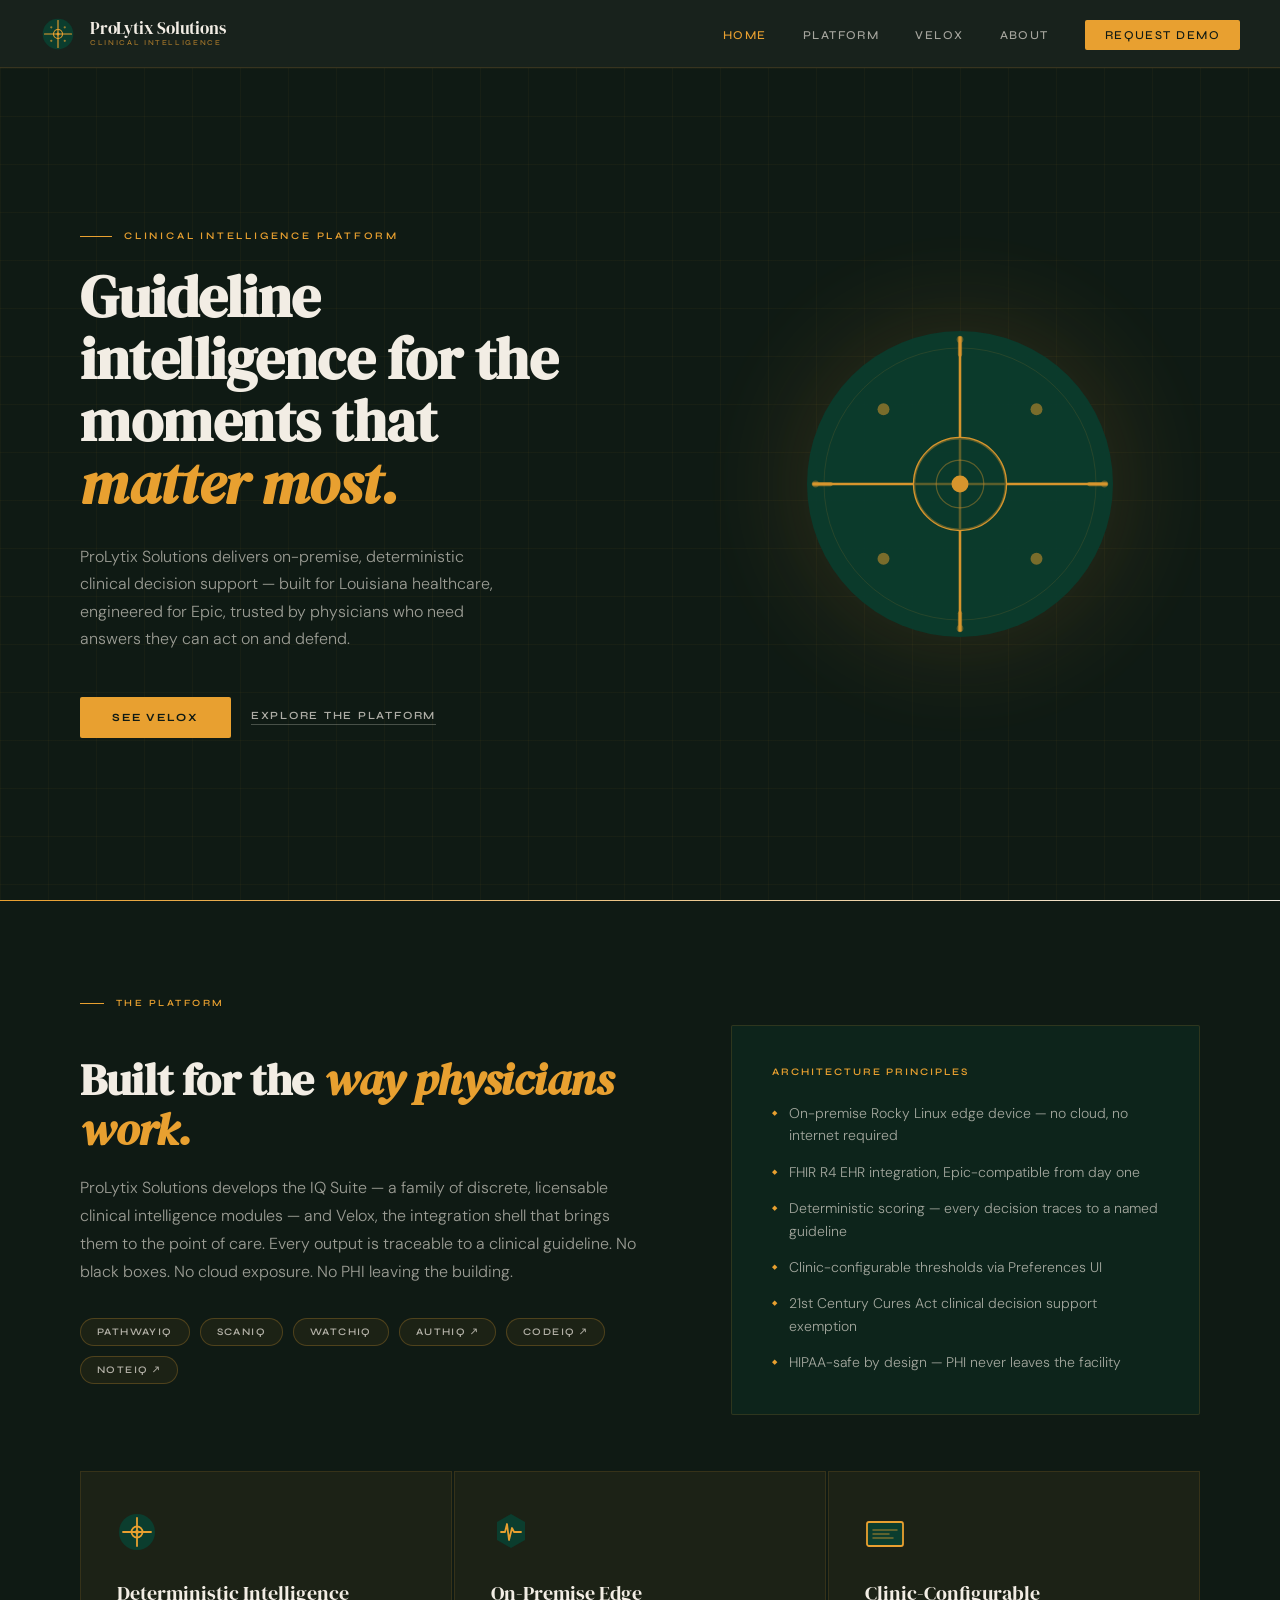
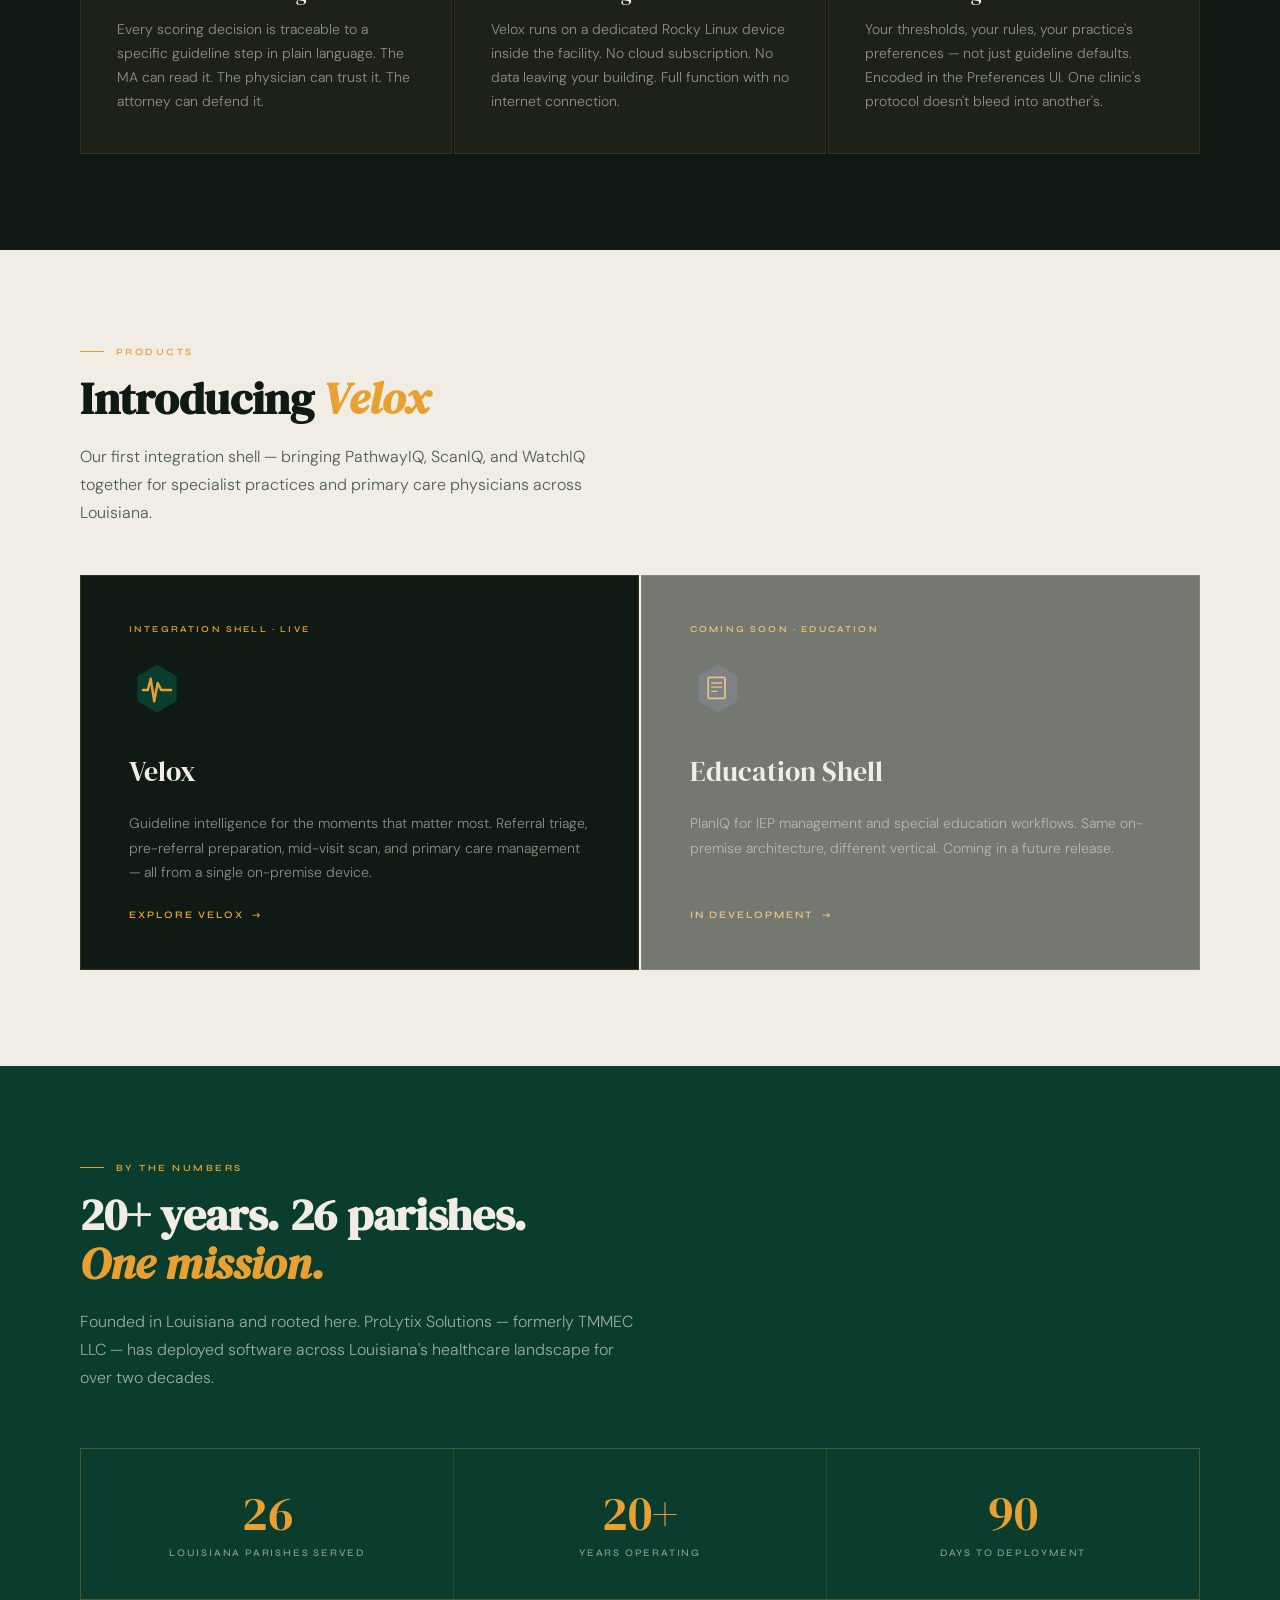
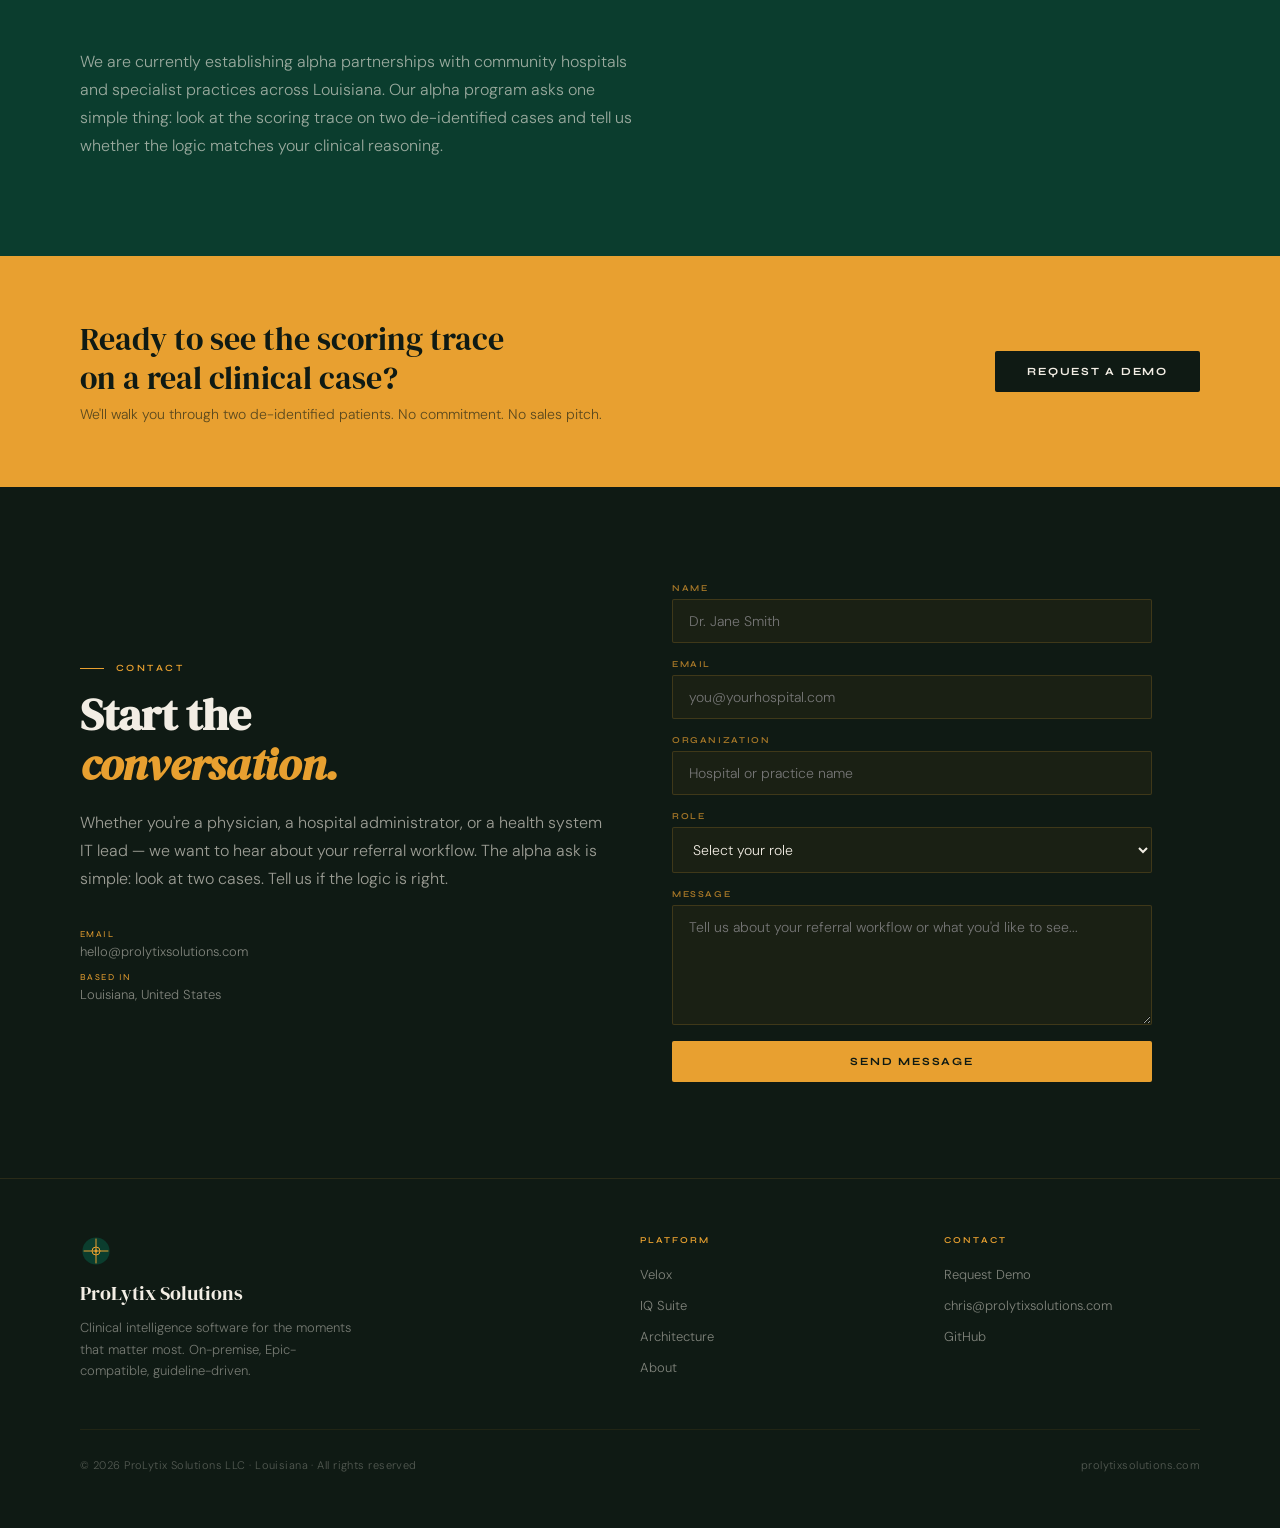
==== commit fed83a3c: "Removing Terrebonne General reference and splitting out the header" ====
--- a/index.html
+++ b/index.html
@@ -8,54 +8,13 @@
   <link rel="stylesheet" href="style.css">
   <!-- Favicon inline SVG via data URI -->
   <link rel="icon" type="image/svg+xml" href="data:image/svg+xml,%3Csvg xmlns='http://www.w3.org/2000/svg' viewBox='0 0 32 32'%3E%3Ccircle cx='16' cy='16' r='15' fill='%230B3D2E'/%3E%3Cline x1='16' y1='3' x2='16' y2='29' stroke='%23E8A030' stroke-width='2' stroke-linecap='round'/%3E%3Cline x1='3' y1='16' x2='29' y2='16' stroke='%23E8A030' stroke-width='2' stroke-linecap='round'/%3E%3Ccircle cx='16' cy='16' r='5' stroke='%23E8A030' stroke-width='2' fill='none'/%3E%3Ccircle cx='16' cy='16' r='2' fill='%23E8A030'/%3E%3C/svg%3E">
+  <!-- Google Search Console — replace content value with your verification code -->
+  <meta name="google-site-verification" content="PASTE_YOUR_VERIFICATION_CODE_HERE">
 </head>
 <body class="page-body">
 
-<!-- ════════════════════════════════════════ -->
-<!-- NAV -->
-<!-- ════════════════════════════════════════ -->
-<nav class="nav">
-  <a href="index.html" class="nav-logo">
-    <div class="nav-logo-mark">
-      <svg width="36" height="36" viewBox="0 0 80 80" fill="none" xmlns="http://www.w3.org/2000/svg">
-        <circle cx="40" cy="40" r="34" fill="#0B3D2E"/>
-        <line x1="40" y1="10" x2="40" y2="70" stroke="#E8A030" stroke-width="2.5" stroke-linecap="round"/>
-        <line x1="10" y1="40" x2="70" y2="40" stroke="#E8A030" stroke-width="2.5" stroke-linecap="round"/>
-        <circle cx="40" cy="40" r="10" stroke="#E8A030" stroke-width="2.5" fill="none"/>
-        <circle cx="40" cy="40" r="3.5" fill="#E8A030"/>
-        <circle cx="55" cy="25" r="2.5" fill="#E8A030" opacity=".65"/>
-        <circle cx="25" cy="25" r="2.5" fill="#E8A030" opacity=".65"/>
-        <circle cx="55" cy="55" r="2.5" fill="#E8A030" opacity=".65"/>
-        <circle cx="25" cy="55" r="2.5" fill="#E8A030" opacity=".65"/>
-      </svg>
-    </div>
-    <div class="nav-logo-text">
-      <span class="nav-logo-name">ProLytix Solutions</span>
-      <span class="nav-logo-sub">Clinical Intelligence</span>
-    </div>
-  </a>
-
-  <ul class="nav-links">
-    <li><a href="index.html" class="active">Home</a></li>
-    <li><a href="#platform">Platform</a></li>
-    <li><a href="velox.html">Velox</a></li>
-    <li><a href="#about">About</a></li>
-    <li><a href="#contact" class="nav-cta">Request Demo</a></li>
-  </ul>
-
-  <button class="nav-hamburger" id="hamburger" aria-label="Menu">
-    <span></span><span></span><span></span>
-  </button>
-</nav>
-
-<!-- Mobile Drawer -->
-<div class="nav-drawer" id="drawer">
-  <a href="index.html">Home</a>
-  <a href="#platform">Platform</a>
-  <a href="velox.html">Velox</a>
-  <a href="#about">About</a>
-  <a href="#contact" class="drawer-cta">Request Demo</a>
-</div>
+<!-- Shared navigation -->
+<script src="nav.js"></script>
 
 
 <!-- ════════════════════════════════════════ -->
@@ -262,7 +221,7 @@
 
   <div style="margin-top:48px; max-width:640px;">
     <p class="section-body">
-      Our anchor site is Terrebonne General Medical Center in Houma — a 321-bed regional medical center running Epic. Our alpha partnership with Dr. Ugo Ezema, a board-certified Pulmonologist and Critical Care Intensivist, validates the clinical logic before a single line of code reaches a patient chart.
+      We are currently establishing alpha partnerships with community hospitals and specialist practices across Louisiana. Our alpha program asks one simple thing: look at the scoring trace on two de-identified cases and tell us whether the logic matches your clinical reasoning.
     </p>
   </div>
 </section>
@@ -338,66 +297,8 @@
 </section>
 
 
-<!-- ════════════════════════════════════════ -->
-<!-- FOOTER -->
-<!-- ════════════════════════════════════════ -->
-<footer>
-  <div class="footer-inner">
-    <div>
-      <div style="display:flex; align-items:center; gap:12px;">
-        <svg width="32" height="32" viewBox="0 0 80 80" fill="none">
-          <circle cx="40" cy="40" r="34" fill="#0B3D2E"/>
-          <line x1="40" y1="10" x2="40" y2="70" stroke="#E8A030" stroke-width="2.5" stroke-linecap="round"/>
-          <line x1="10" y1="40" x2="70" y2="40" stroke="#E8A030" stroke-width="2.5" stroke-linecap="round"/>
-          <circle cx="40" cy="40" r="10" stroke="#E8A030" stroke-width="2.5" fill="none"/>
-          <circle cx="40" cy="40" r="3.5" fill="#E8A030"/>
-        </svg>
-      </div>
-      <div class="footer-brand-name">ProLytix Solutions</div>
-      <p class="footer-brand-tagline">Clinical intelligence software for the moments that matter most. On-premise, Epic-compatible, guideline-driven.</p>
-    </div>
-
-    <div>
-      <div class="footer-col-title">Platform</div>
-      <ul class="footer-links">
-        <li><a href="velox.html">Velox</a></li>
-        <li><a href="#platform">IQ Suite</a></li>
-        <li><a href="#platform">Architecture</a></li>
-        <li><a href="#about">About</a></li>
-      </ul>
-    </div>
-
-    <div>
-      <div class="footer-col-title">Contact</div>
-      <ul class="footer-links">
-        <li><a href="#contact">Request Demo</a></li>
-        <li><a href="mailto:hello@prolytixsolutions.com">hello@prolytixsolutions.com</a></li>
-        <li><a href="https://github.com/ProLytix-Solutions" target="_blank" rel="noopener">GitHub</a></li>
-      </ul>
-    </div>
-  </div>
-
-  <div class="footer-bottom">
-    <span class="footer-copy">© 2025 ProLytix Solutions LLC · Louisiana · All rights reserved</span>
-    <span class="footer-copy">prolytixsolutions.com</span>
-  </div>
-</footer>
-
-<script>
-  const hamburger = document.getElementById('hamburger');
-  const drawer = document.getElementById('drawer');
-  hamburger.addEventListener('click', () => {
-    hamburger.classList.toggle('open');
-    drawer.classList.toggle('open');
-  });
-  // Close drawer on link click
-  drawer.querySelectorAll('a').forEach(a => {
-    a.addEventListener('click', () => {
-      hamburger.classList.remove('open');
-      drawer.classList.remove('open');
-    });
-  });
-</script>
+<!-- Shared footer -->
+<script src="footer.js"></script>
 
 </body>
 </html>
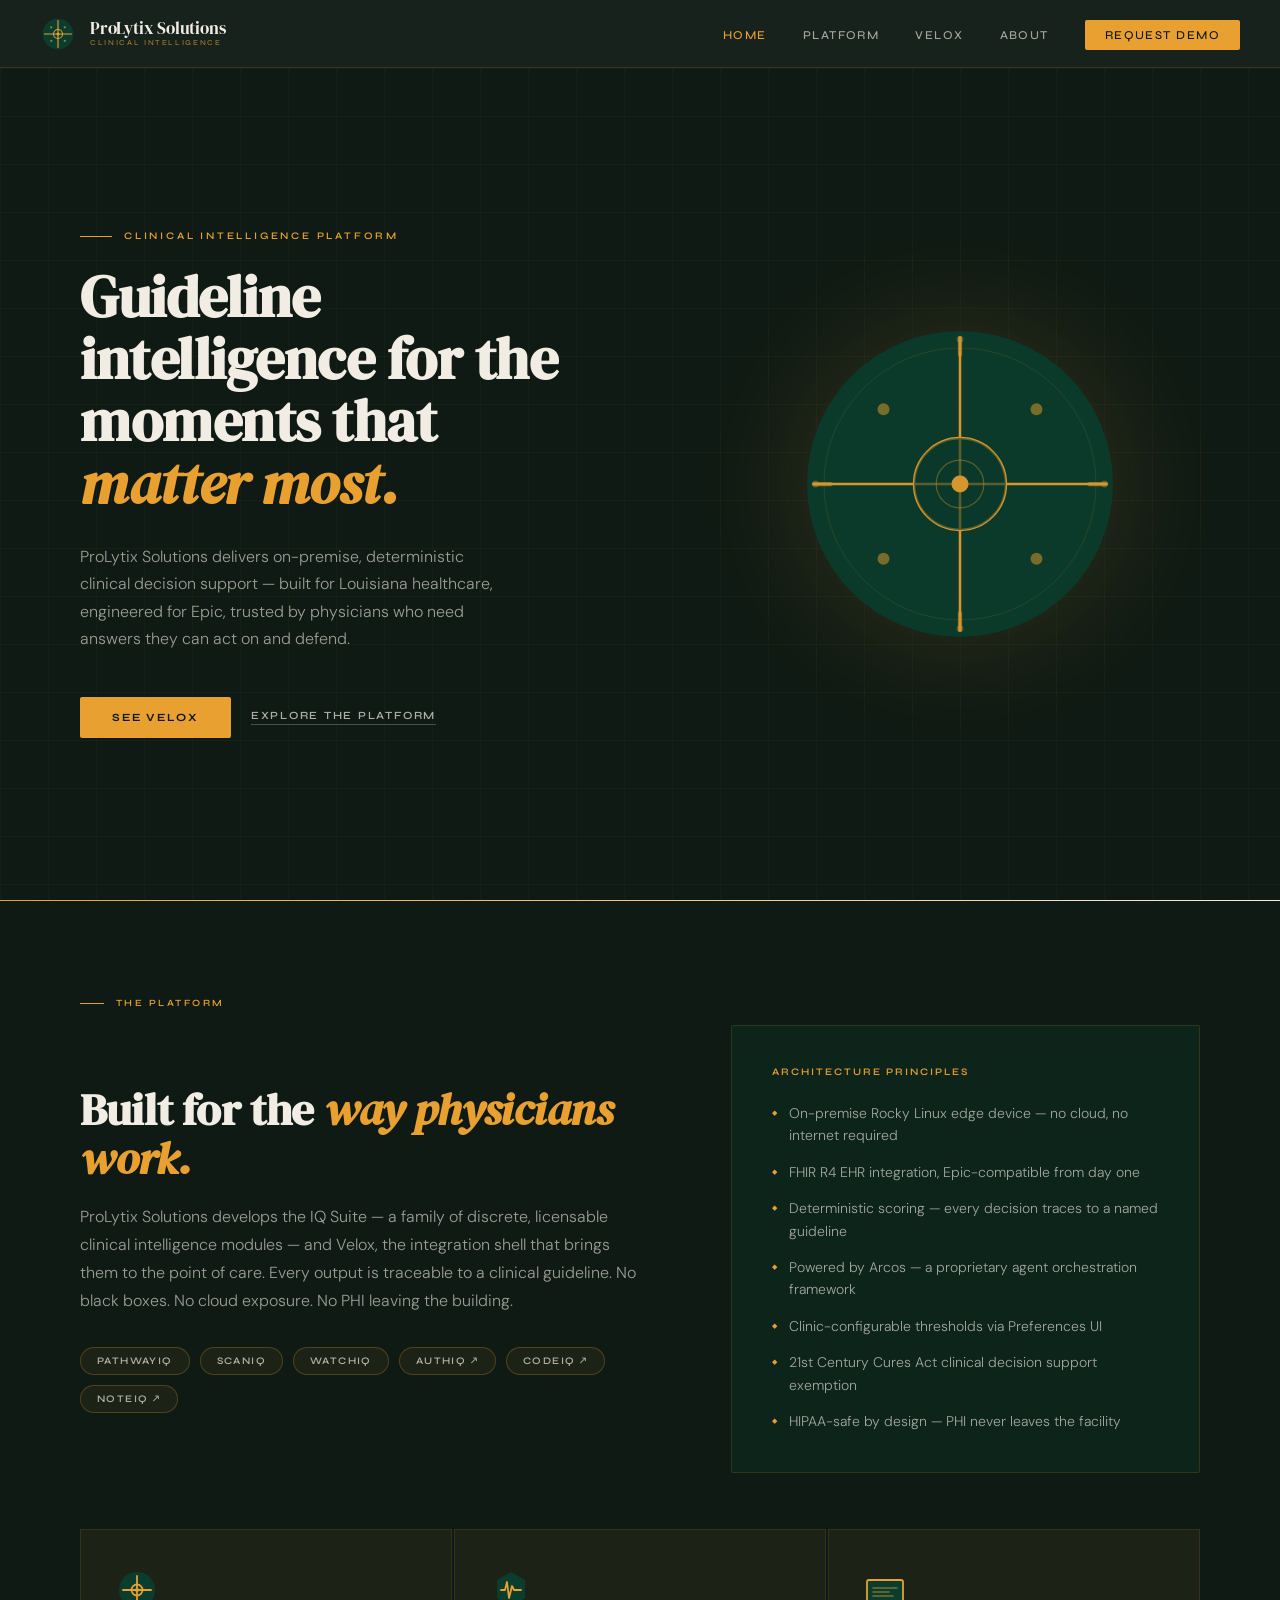
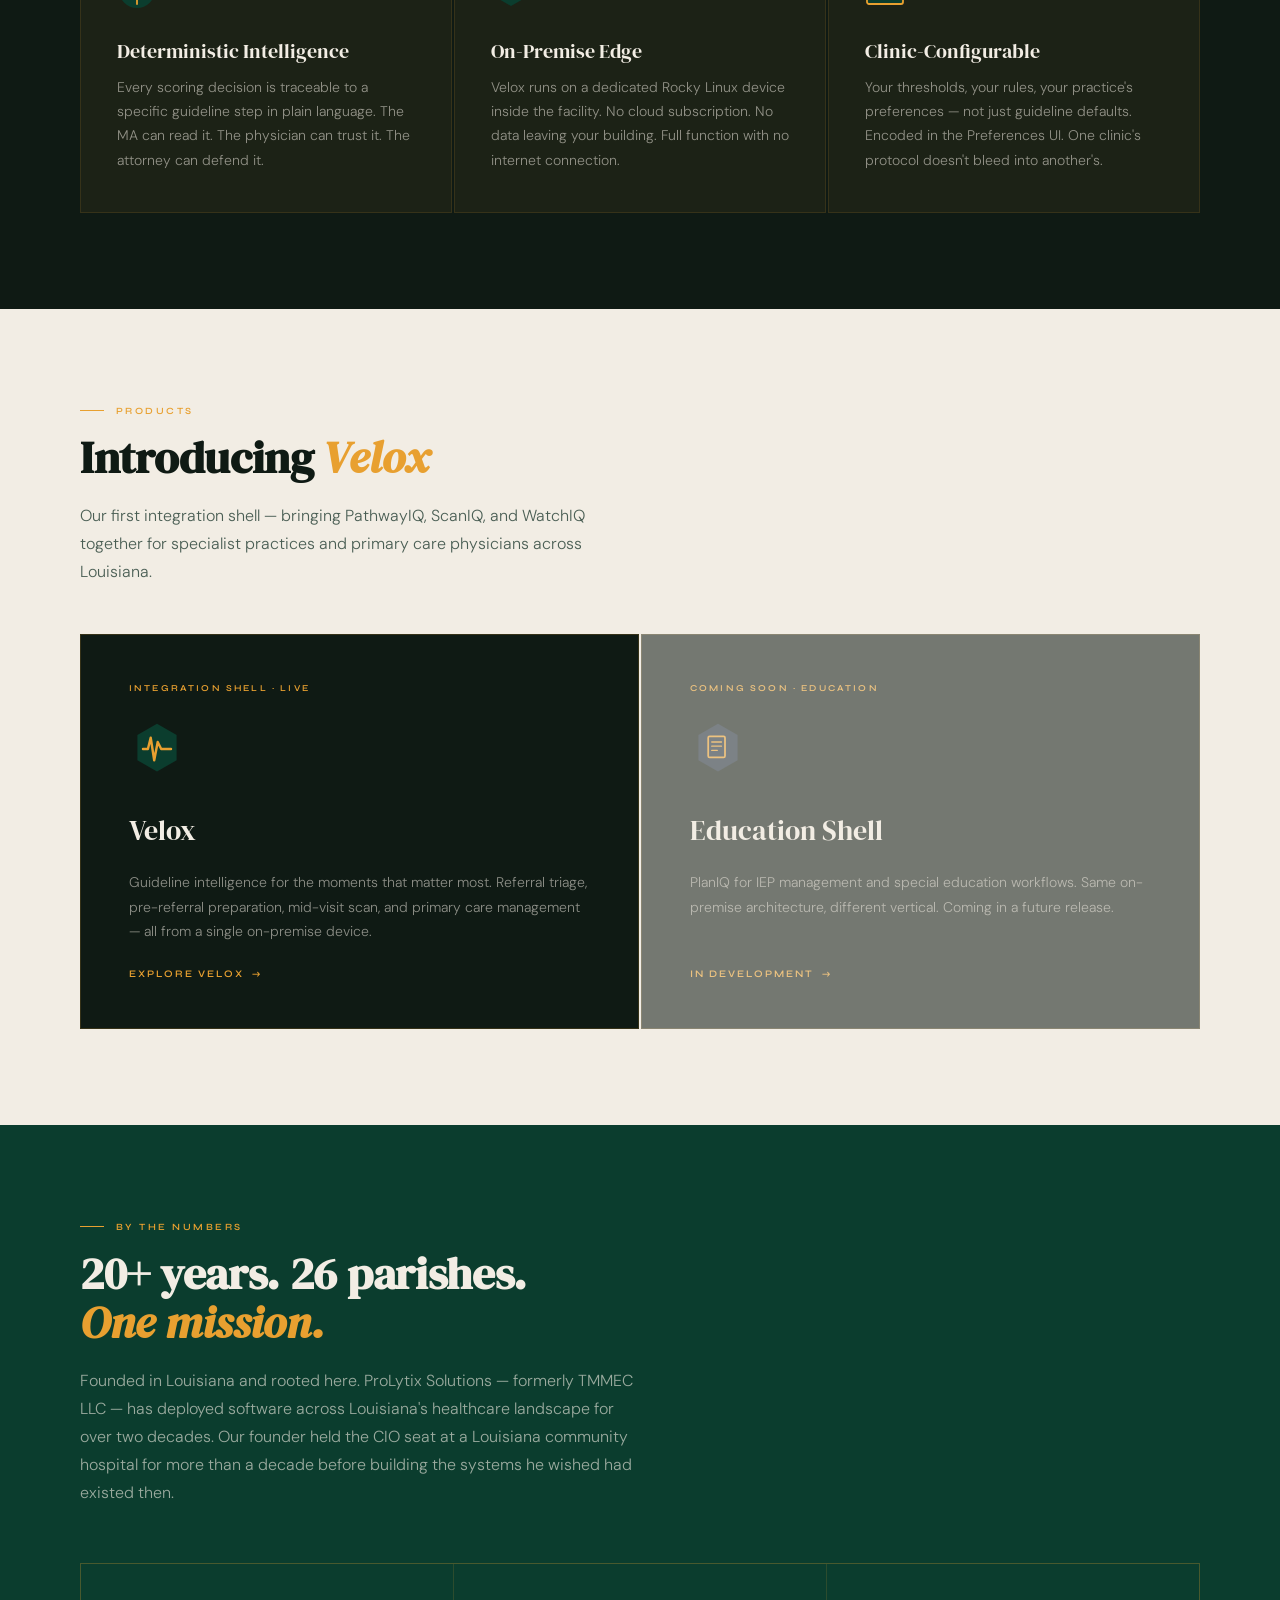
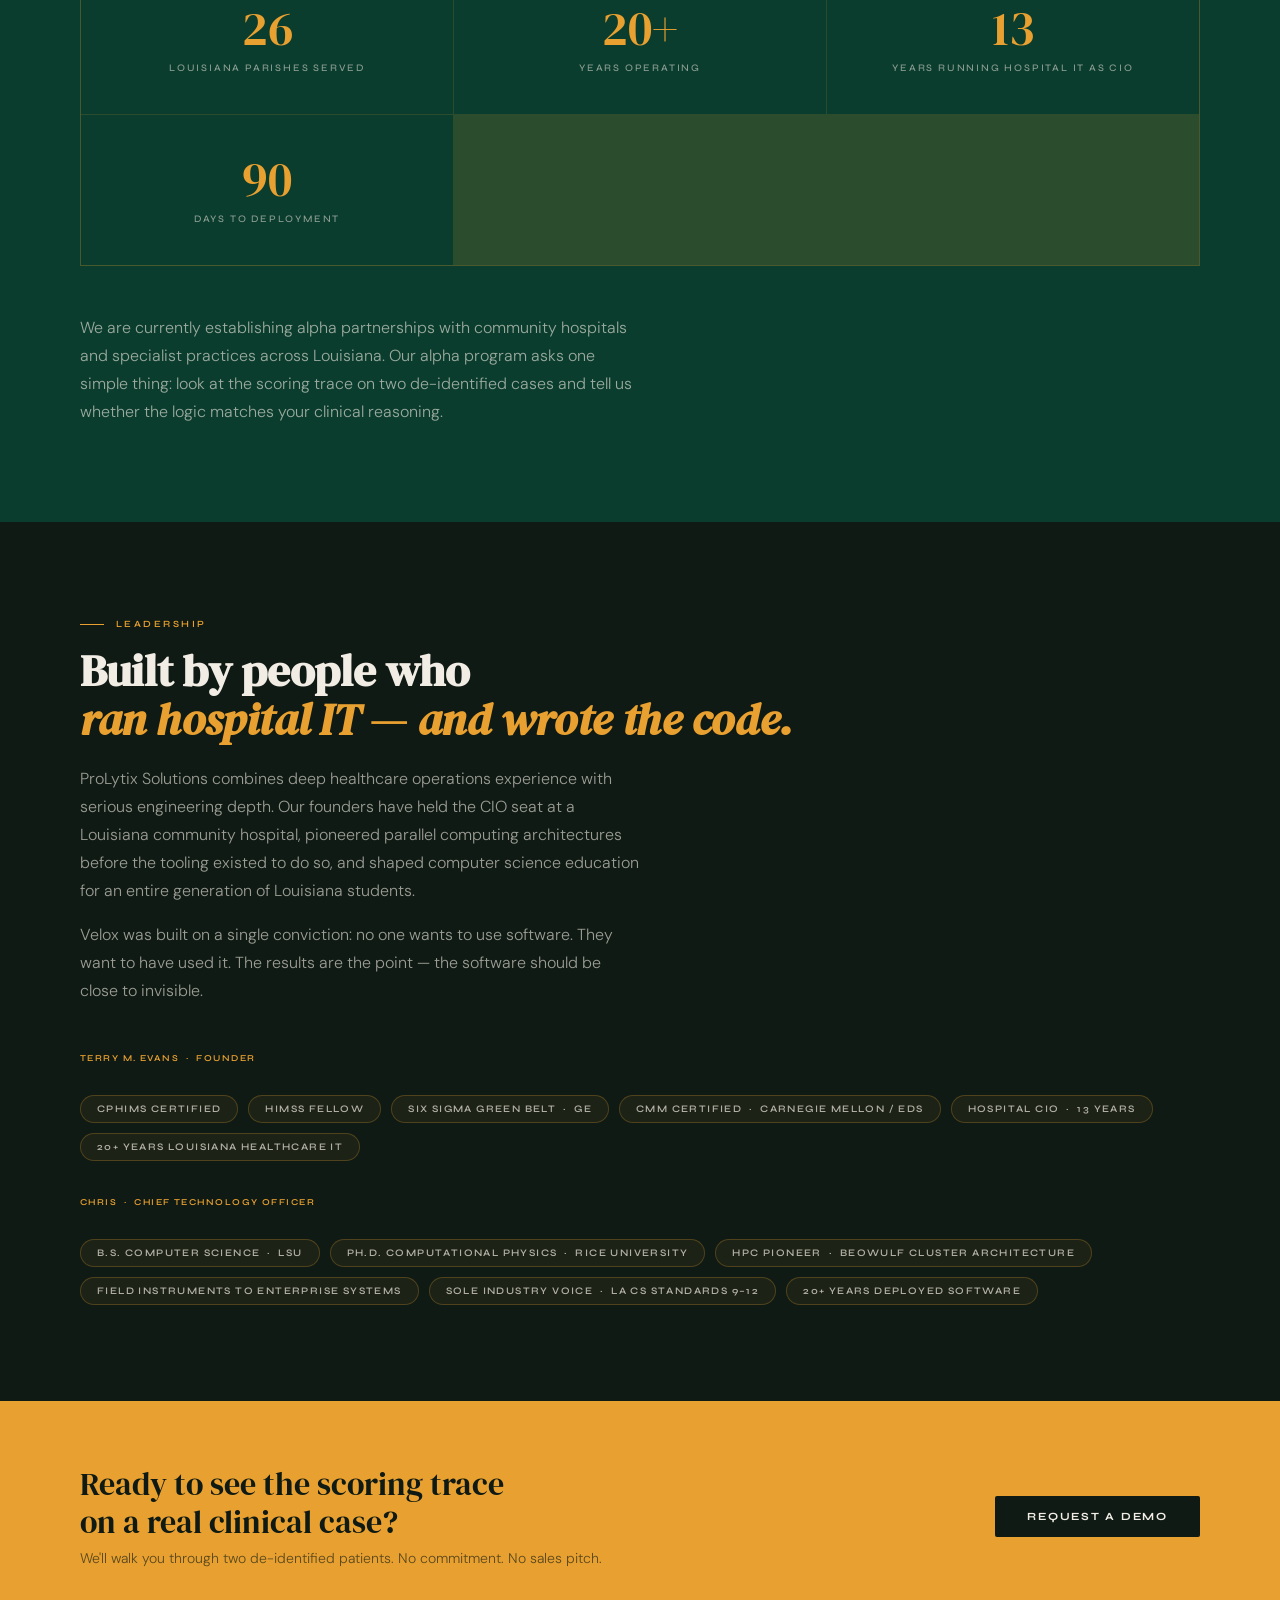
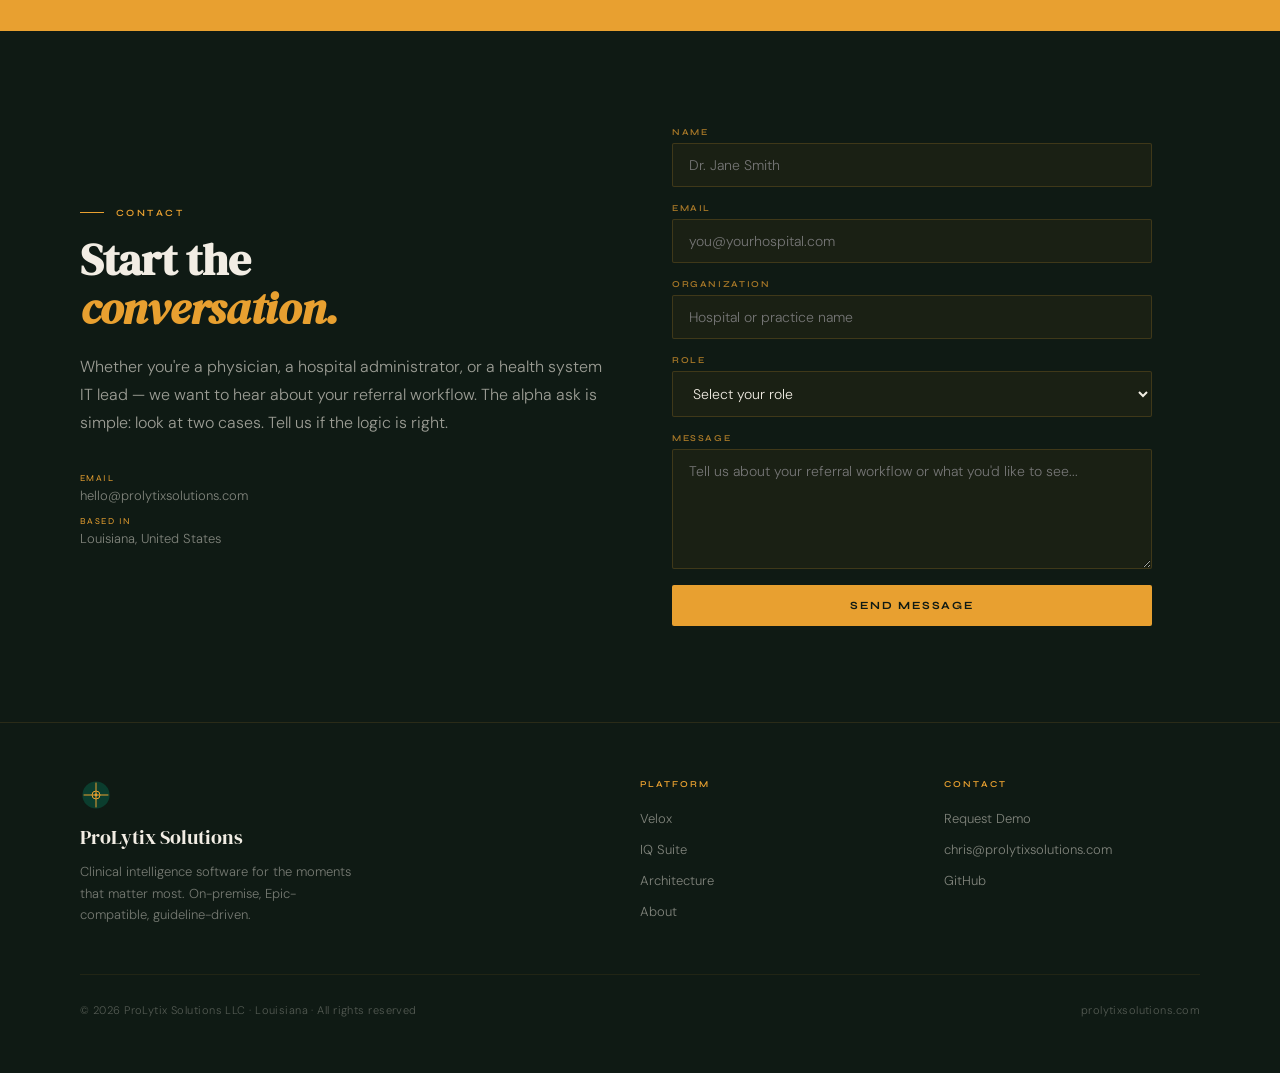
==== commit 18411d63: "Adding details for some of the founders" ====
--- a/index.html
+++ b/index.html
@@ -102,6 +102,7 @@
         <li>On-premise Rocky Linux edge device — no cloud, no internet required</li>
         <li>FHIR R4 EHR integration, Epic-compatible from day one</li>
         <li>Deterministic scoring — every decision traces to a named guideline</li>
+        <li>Powered by Arcos — a proprietary agent orchestration framework</li>
         <li>Clinic-configurable thresholds via Preferences UI</li>
         <li>21st Century Cures Act clinical decision support exemption</li>
         <li>HIPAA-safe by design — PHI never leaves the facility</li>
@@ -201,7 +202,7 @@
   <div class="section-label">By the Numbers</div>
   <h2 class="section-headline">20+ years. 26 parishes.<br><em>One mission.</em></h2>
   <p class="section-body">
-    Founded in Louisiana and rooted here. ProLytix Solutions — formerly TMMEC LLC — has deployed software across Louisiana's healthcare landscape for over two decades.
+    Founded in Louisiana and rooted here. ProLytix Solutions — formerly TMMEC LLC — has deployed software across Louisiana's healthcare landscape for over two decades. Our founder held the CIO seat at a Louisiana community hospital for more than a decade before building the systems he wished had existed then.
   </p>
 
   <div class="stat-row">
@@ -214,6 +215,10 @@
       <div class="stat-label">Years Operating</div>
     </div>
     <div class="stat">
+      <div class="stat-number">13</div>
+      <div class="stat-label">Years Running Hospital IT as CIO</div>
+    </div>
+    <div class="stat">
       <div class="stat-number">90</div>
       <div class="stat-label">Days to Deployment</div>
     </div>
@@ -223,6 +228,49 @@
     <p class="section-body">
       We are currently establishing alpha partnerships with community hospitals and specialist practices across Louisiana. Our alpha program asks one simple thing: look at the scoring trace on two de-identified cases and tell us whether the logic matches your clinical reasoning.
     </p>
+  </div>
+</section>
+
+
+<!-- ════════════════════════════════════════ -->
+<!-- LEADERSHIP -->
+<!-- ════════════════════════════════════════ -->
+<section class="section section-dark" id="leadership">
+  <div class="section-label">Leadership</div>
+  <h2 class="section-headline">Built by people who<br><em>ran hospital IT — and wrote the code.</em></h2>
+  <p class="section-body">
+    ProLytix Solutions combines deep healthcare operations experience with serious engineering depth. Our founders have held the CIO seat at a Louisiana community hospital, pioneered parallel computing architectures before the tooling existed to do so, and shaped computer science education for an entire generation of Louisiana students.
+  </p>
+  <p class="section-body" style="margin-top:16px;">
+    Velox was built on a single conviction: no one wants to use software. They want to have used it. The results are the point — the software should be close to invisible.
+  </p>
+
+  <div style="margin-top:48px; display:flex; flex-direction:column; gap:36px;">
+
+    <div>
+      <div style="font-family:'Syne',sans-serif; font-size:9px; font-weight:600; letter-spacing:.16em; text-transform:uppercase; color:var(--amber); margin-bottom:12px;">Terry M. Evans &nbsp;·&nbsp; Founder</div>
+      <div class="module-grid">
+        <span class="module-pill">CPHIMS Certified</span>
+        <span class="module-pill">HIMSS Fellow</span>
+        <span class="module-pill">Six Sigma Green Belt &nbsp;·&nbsp; GE</span>
+        <span class="module-pill">CMM Certified &nbsp;·&nbsp; Carnegie Mellon / EDS</span>
+        <span class="module-pill">Hospital CIO &nbsp;·&nbsp; 13 Years</span>
+        <span class="module-pill">20+ Years Louisiana Healthcare IT</span>
+      </div>
+    </div>
+
+    <div>
+      <div style="font-family:'Syne',sans-serif; font-size:9px; font-weight:600; letter-spacing:.16em; text-transform:uppercase; color:var(--amber); margin-bottom:12px;">Chris &nbsp;·&nbsp; Chief Technology Officer</div>
+      <div class="module-grid">
+        <span class="module-pill">B.S. Computer Science &nbsp;·&nbsp; LSU</span>
+        <span class="module-pill">Ph.D. Computational Physics &nbsp;·&nbsp; Rice University</span>
+        <span class="module-pill">HPC Pioneer &nbsp;·&nbsp; Beowulf Cluster Architecture</span>
+        <span class="module-pill">Field Instruments to Enterprise Systems</span>
+        <span class="module-pill">Sole Industry Voice &nbsp;·&nbsp; LA CS Standards 9–12</span>
+        <span class="module-pill">20+ Years Deployed Software</span>
+      </div>
+    </div>
+
   </div>
 </section>
 
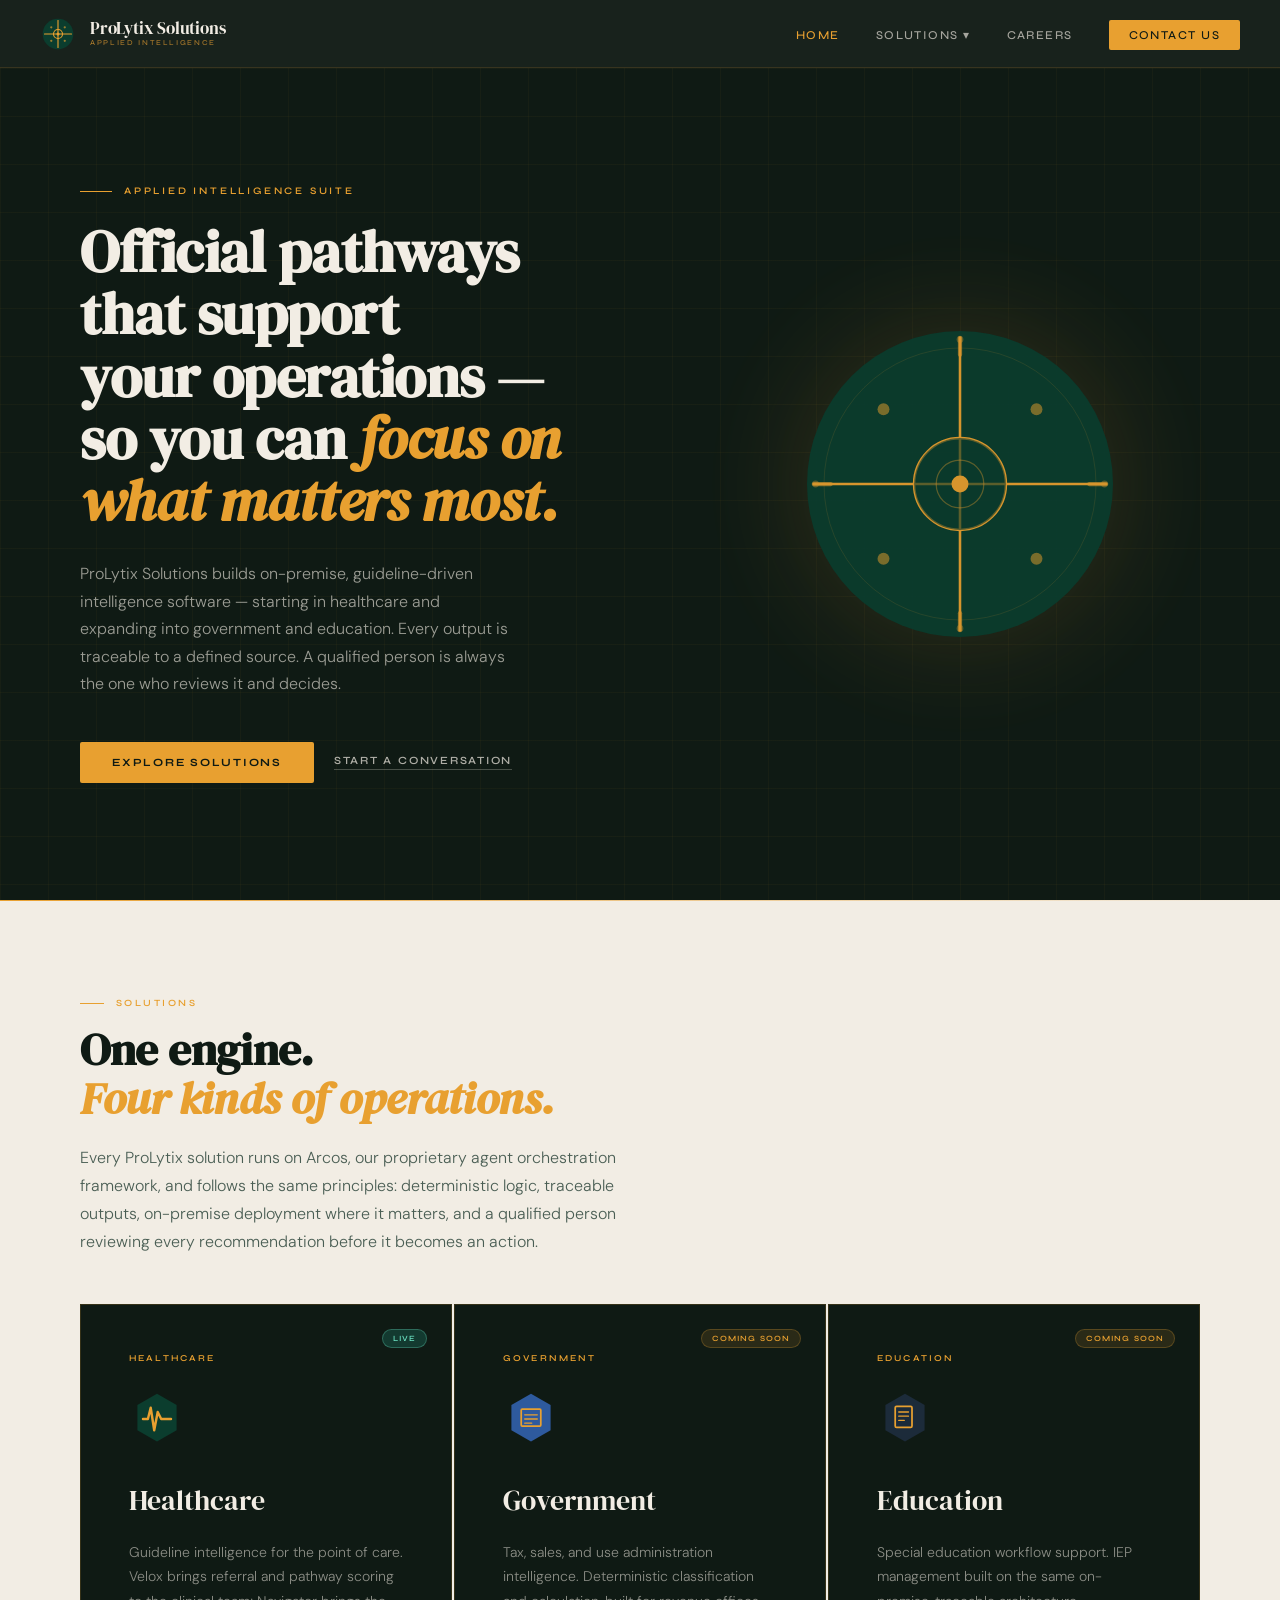
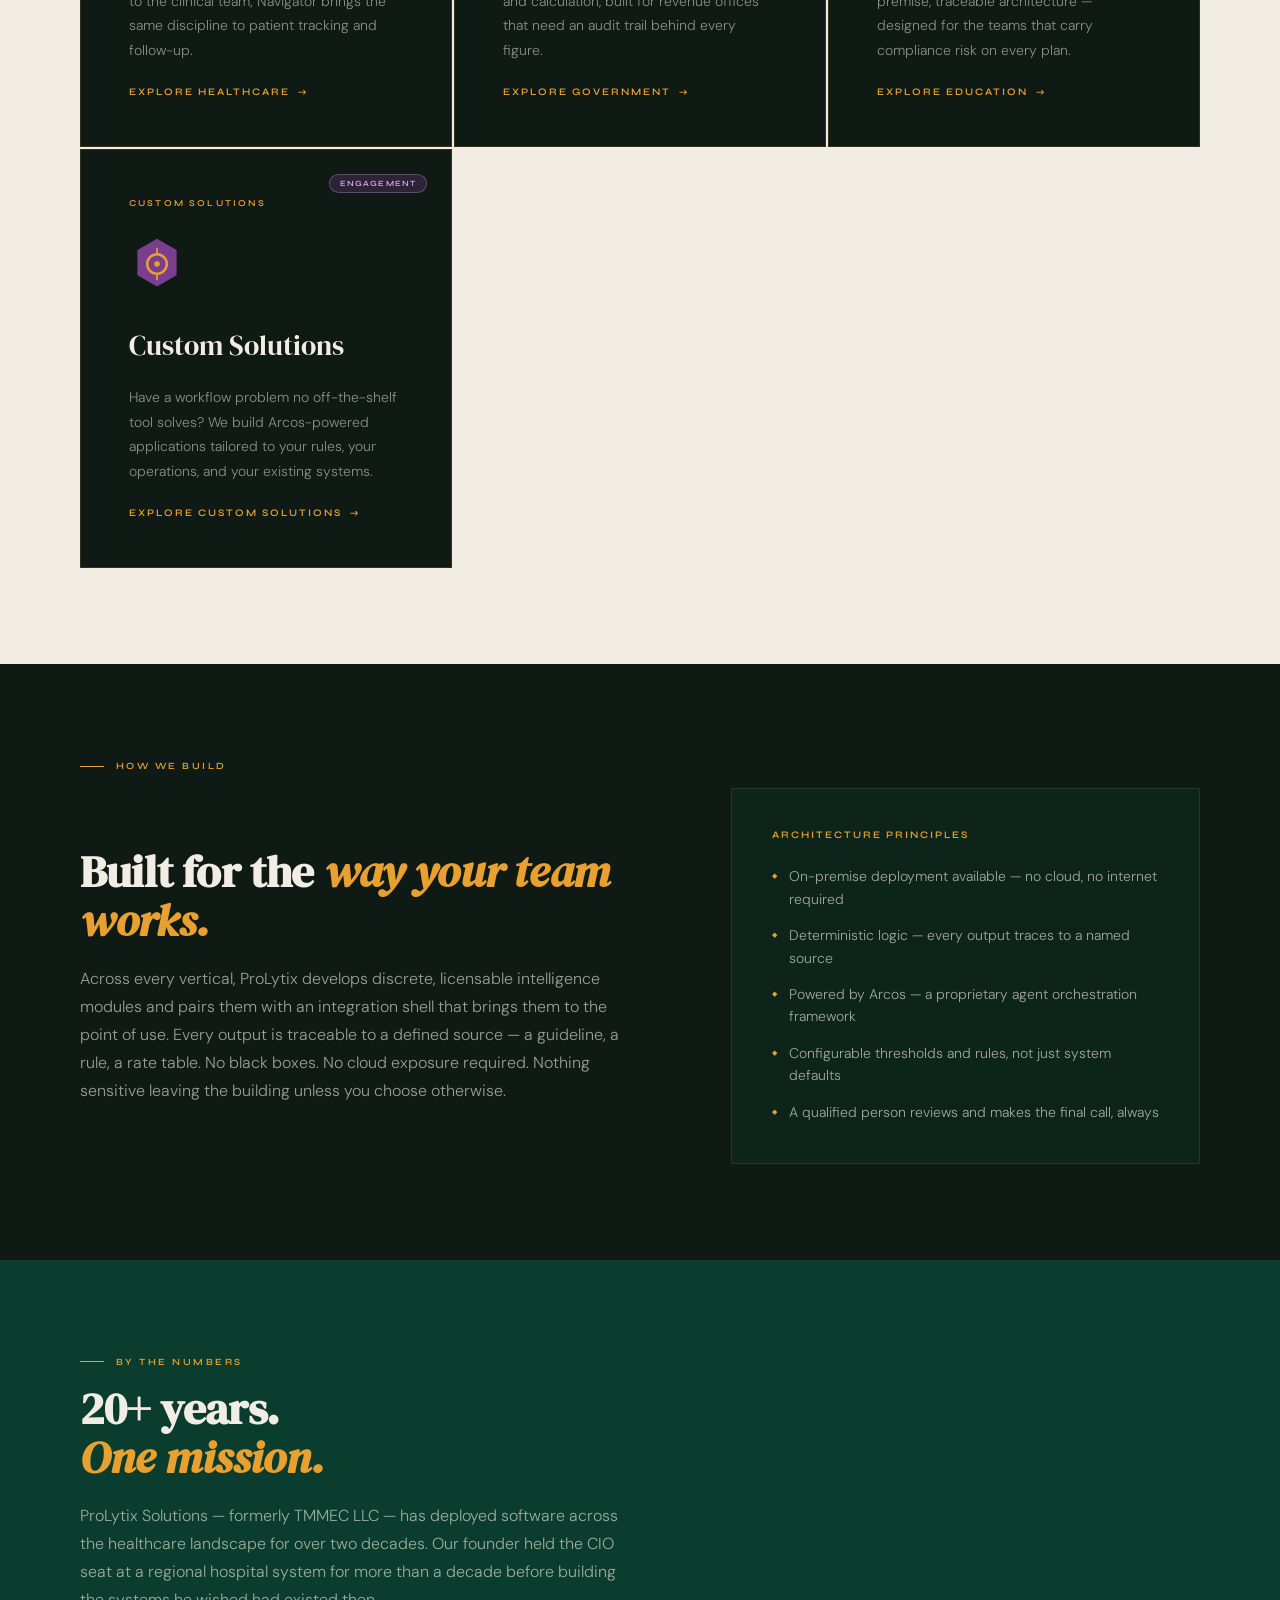
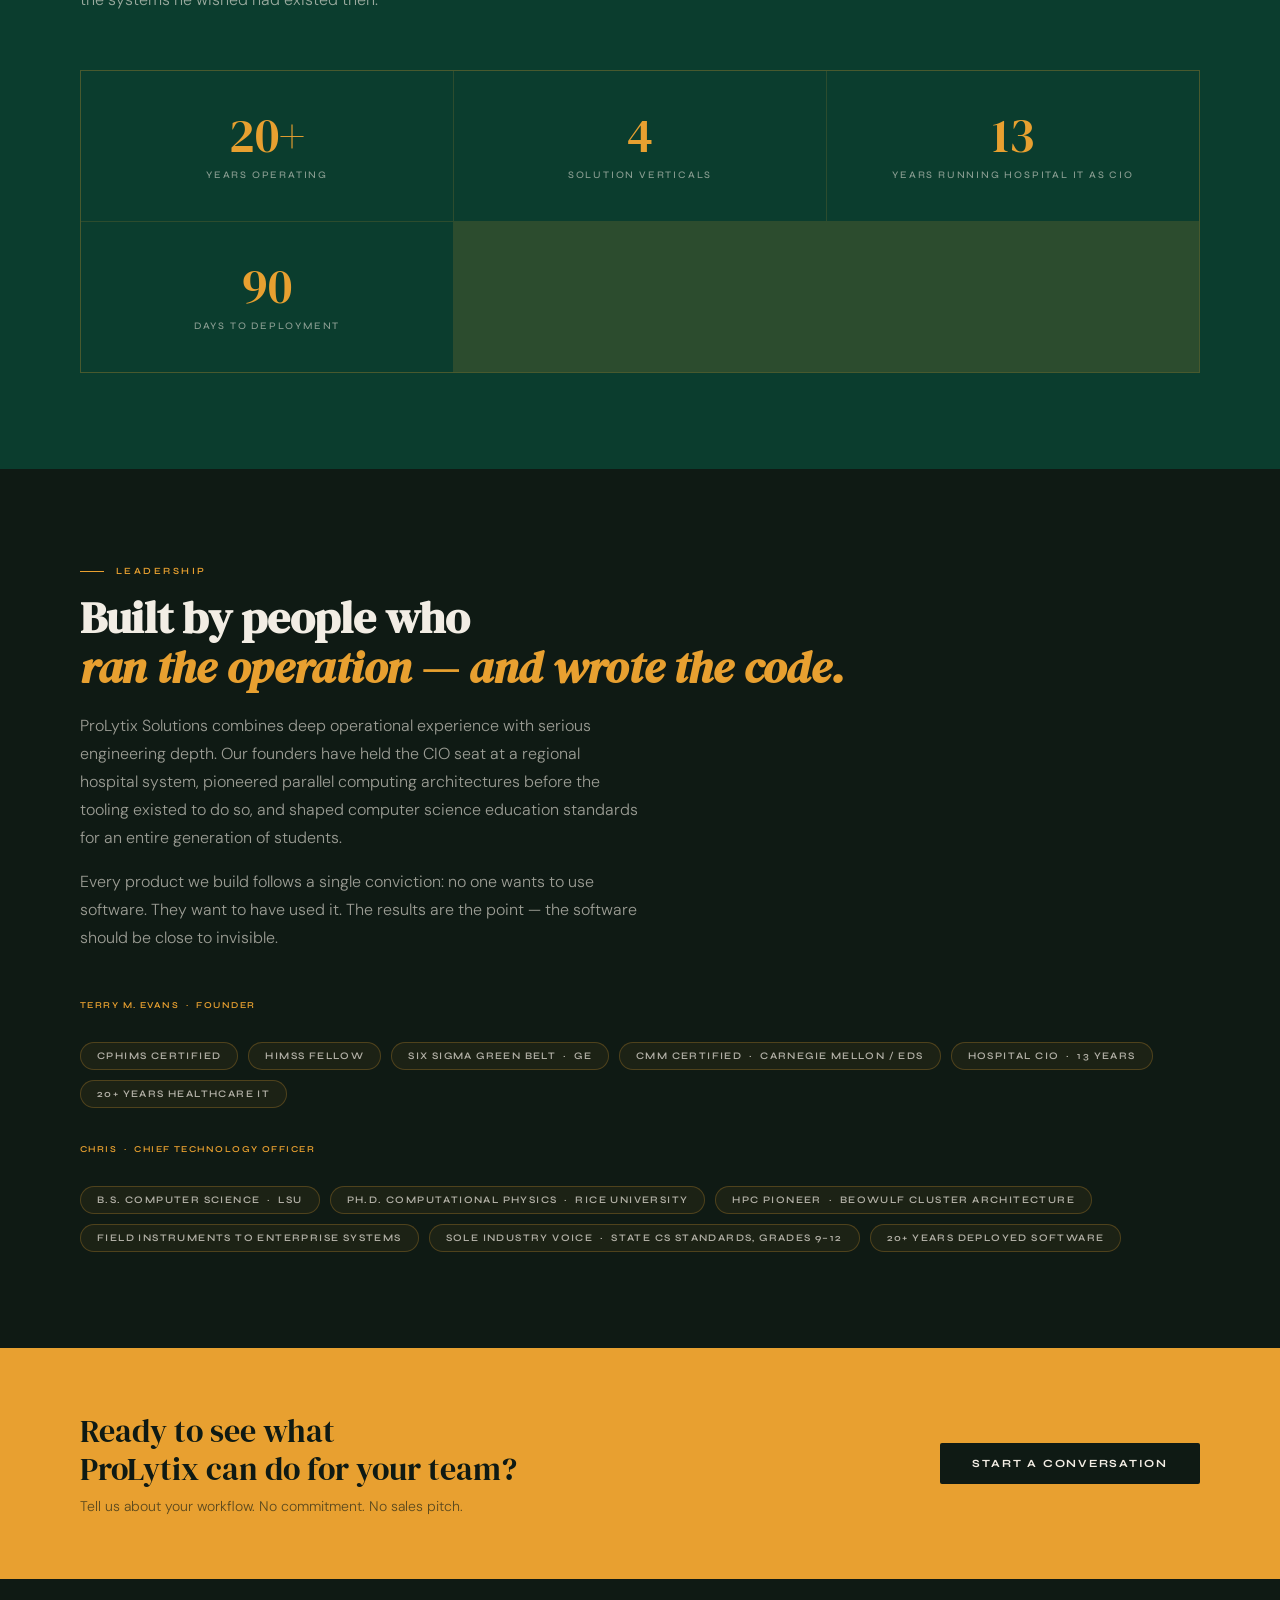
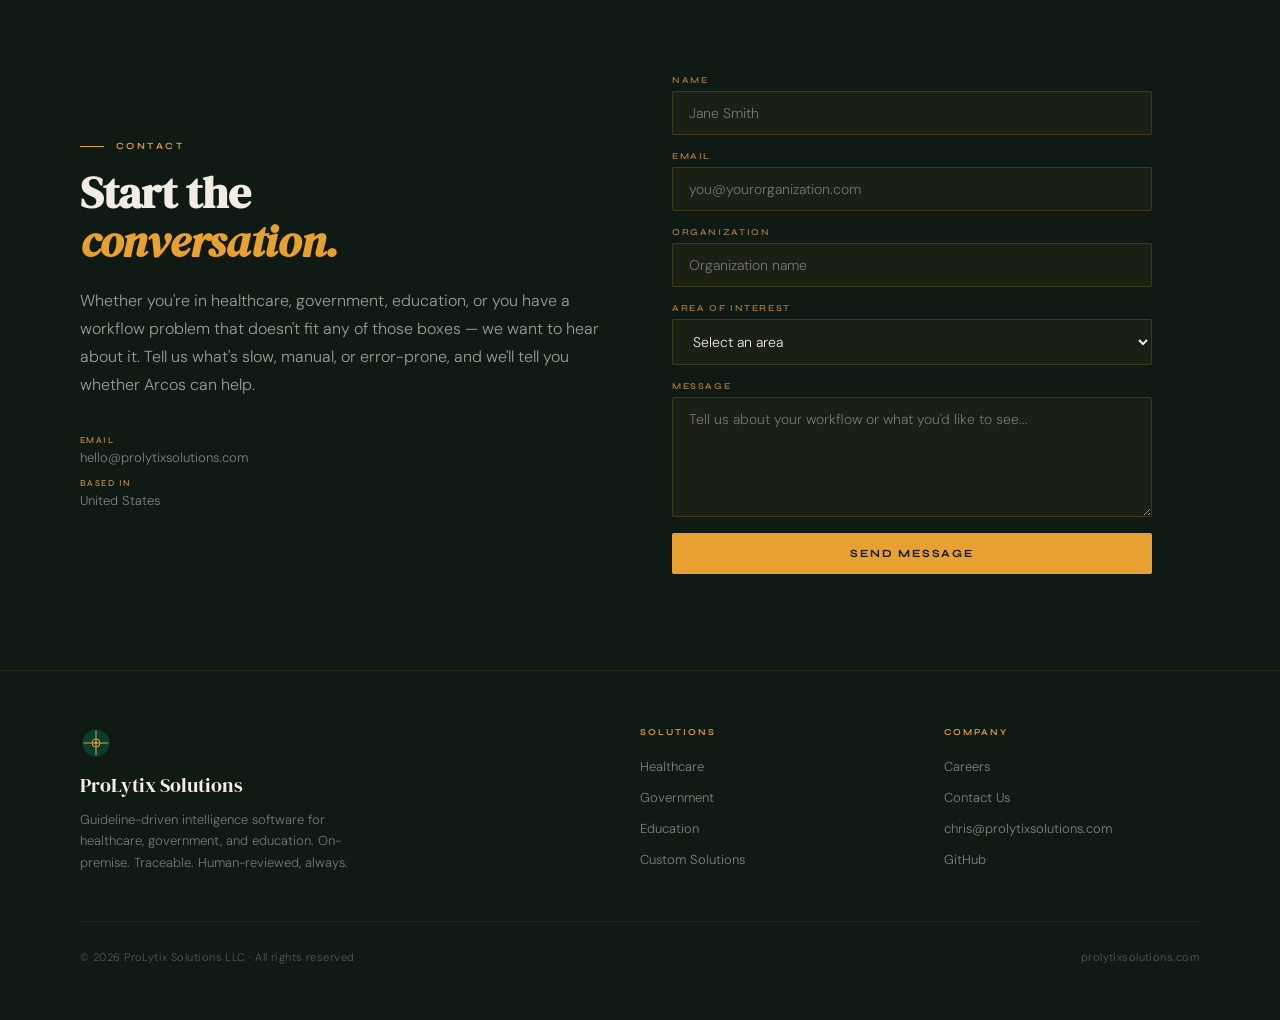
==== commit f8664473: "Initial refactor" ====
--- a/index.html
+++ b/index.html
@@ -3,8 +3,8 @@
 <head>
   <meta charset="UTF-8">
   <meta name="viewport" content="width=device-width, initial-scale=1.0">
-  <meta name="description" content="ProLytix Solutions — Clinical intelligence software for Louisiana healthcare. On-premise, guideline-driven, Epic-compatible.">
-  <title>ProLytix Solutions — Clinical Intelligence Platform</title>
+  <meta name="description" content="ProLytix Solutions — Guideline-driven intelligence software for healthcare, government, and education. On-premise, traceable, human-reviewed.">
+  <title>ProLytix Solutions — Applied Intelligence Suite</title>
   <link rel="stylesheet" href="style.css">
   <!-- Favicon inline SVG via data URI -->
   <link rel="icon" type="image/svg+xml" href="data:image/svg+xml,%3Csvg xmlns='http://www.w3.org/2000/svg' viewBox='0 0 32 32'%3E%3Ccircle cx='16' cy='16' r='15' fill='%230B3D2E'/%3E%3Cline x1='16' y1='3' x2='16' y2='29' stroke='%23E8A030' stroke-width='2' stroke-linecap='round'/%3E%3Cline x1='3' y1='16' x2='29' y2='16' stroke='%23E8A030' stroke-width='2' stroke-linecap='round'/%3E%3Ccircle cx='16' cy='16' r='5' stroke='%23E8A030' stroke-width='2' fill='none'/%3E%3Ccircle cx='16' cy='16' r='2' fill='%23E8A030'/%3E%3C/svg%3E">
@@ -22,17 +22,17 @@
 <!-- ════════════════════════════════════════ -->
 <section class="hero">
   <div class="hero-content">
-    <div class="hero-eyebrow">Clinical Intelligence Platform</div>
+    <div class="hero-eyebrow">Applied Intelligence Suite</div>
     <h1 class="hero-headline">
-      Guideline intelligence for the moments that<br>
-      <em>matter most.</em>
+      Official pathways that support<br>
+      your operations — so you can <em>focus on what matters most.</em>
     </h1>
     <p class="hero-body">
-      ProLytix Solutions delivers on-premise, deterministic clinical decision support — built for Louisiana healthcare, engineered for Epic, trusted by physicians who need answers they can act on and defend.
+      ProLytix Solutions builds on-premise, guideline-driven intelligence software — starting in healthcare and expanding into government and education. Every output is traceable to a defined source. A qualified person is always the one who reviews it and decides.
     </p>
     <div class="hero-actions">
-      <a href="velox.html" class="btn-primary">See Velox</a>
-      <a href="#platform" class="btn-ghost">Explore the platform</a>
+      <a href="#solutions" class="btn-primary">Explore Solutions</a>
+      <a href="#contact" class="btn-ghost">Start a conversation</a>
     </div>
   </div>
 
@@ -77,106 +77,51 @@
 
 
 <!-- ════════════════════════════════════════ -->
-<!-- WHAT WE DO -->
-<!-- ════════════════════════════════════════ -->
-<section class="section section-dark" id="platform">
-  <div class="section-label">The Platform</div>
-  <div class="two-col-narrow">
-    <div>
-      <h2 class="section-headline">Built for the <em>way physicians work.</em></h2>
-      <p class="section-body">
-        ProLytix Solutions develops the IQ Suite — a family of discrete, licensable clinical intelligence modules — and Velox, the integration shell that brings them to the point of care. Every output is traceable to a clinical guideline. No black boxes. No cloud exposure. No PHI leaving the building.
-      </p>
-      <div class="module-grid" style="margin-top:32px;">
-        <span class="module-pill">PathwayIQ</span>
-        <span class="module-pill">ScanIQ</span>
-        <span class="module-pill">WatchIQ</span>
-        <span class="module-pill">AuthIQ ↗</span>
-        <span class="module-pill">CodeIQ ↗</span>
-        <span class="module-pill">NoteIQ ↗</span>
-      </div>
-    </div>
-    <div class="arch-panel">
-      <div class="arch-panel-title">Architecture Principles</div>
-      <ul class="arch-list">
-        <li>On-premise Rocky Linux edge device — no cloud, no internet required</li>
-        <li>FHIR R4 EHR integration, Epic-compatible from day one</li>
-        <li>Deterministic scoring — every decision traces to a named guideline</li>
-        <li>Powered by Arcos — a proprietary agent orchestration framework</li>
-        <li>Clinic-configurable thresholds via Preferences UI</li>
-        <li>21st Century Cures Act clinical decision support exemption</li>
-        <li>HIPAA-safe by design — PHI never leaves the facility</li>
-      </ul>
-    </div>
-  </div>
-
-  <div class="card-grid">
-    <div class="card">
-      <div class="card-icon">
-        <svg width="40" height="40" viewBox="0 0 40 40" fill="none">
-          <circle cx="20" cy="20" r="18" fill="#0B3D2E"/>
-          <line x1="20" y1="6" x2="20" y2="34" stroke="#E8A030" stroke-width="1.8" stroke-linecap="round"/>
-          <line x1="6" y1="20" x2="34" y2="20" stroke="#E8A030" stroke-width="1.8" stroke-linecap="round"/>
-          <circle cx="20" cy="20" r="5.5" stroke="#E8A030" stroke-width="1.8" fill="none"/>
-          <circle cx="20" cy="20" r="2" fill="#E8A030"/>
-        </svg>
-      </div>
-      <div class="card-title">Deterministic Intelligence</div>
-      <p class="card-body">Every scoring decision is traceable to a specific guideline step in plain language. The MA can read it. The physician can trust it. The attorney can defend it.</p>
-    </div>
-
-    <div class="card">
-      <div class="card-icon">
-        <svg width="40" height="40" viewBox="0 0 40 40" fill="none">
-          <polygon points="20,2 34,10 34,28 20,36 6,28 6,10" fill="#0B3D2E"/>
-          <polyline points="10,20 14,20 16,12 18,28 21,16 23,20 30,20" stroke="#E8A030" stroke-width="1.8" stroke-linecap="round" stroke-linejoin="round" fill="none"/>
-        </svg>
-      </div>
-      <div class="card-title">On-Premise Edge</div>
-      <p class="card-body">Velox runs on a dedicated Rocky Linux device inside the facility. No cloud subscription. No data leaving your building. Full function with no internet connection.</p>
-    </div>
-
-    <div class="card">
-      <div class="card-icon">
-        <svg width="40" height="40" viewBox="0 0 40 40" fill="none">
-          <rect x="2" y="10" width="36" height="24" rx="2" fill="#0B3D2E" stroke="#E8A030" stroke-width="1.8"/>
-          <line x1="8" y1="18" x2="32" y2="18" stroke="#E8A030" stroke-width="1.5" stroke-linecap="round" opacity=".5"/>
-          <line x1="8" y1="22" x2="24" y2="22" stroke="#E8A030" stroke-width="1.5" stroke-linecap="round" opacity=".5"/>
-          <line x1="8" y1="26" x2="28" y2="26" stroke="#E8A030" stroke-width="1.5" stroke-linecap="round" opacity=".5"/>
-        </svg>
-      </div>
-      <div class="card-title">Clinic-Configurable</div>
-      <p class="card-body">Your thresholds, your rules, your practice's preferences — not just guideline defaults. Encoded in the Preferences UI. One clinic's protocol doesn't bleed into another's.</p>
-    </div>
-  </div>
-</section>
-
-
-<!-- ════════════════════════════════════════ -->
-<!-- VELOX PRODUCT CARD -->
-<!-- ════════════════════════════════════════ -->
-<section class="section section-pale">
-  <div class="section-label">Products</div>
-  <h2 class="section-headline">Introducing <em>Velox</em></h2>
-  <p class="section-body">Our first integration shell — bringing PathwayIQ, ScanIQ, and WatchIQ together for specialist practices and primary care physicians across Louisiana.</p>
-
-  <div style="margin-top:48px; display:grid; grid-template-columns: repeat(auto-fit, minmax(300px, 1fr)); gap:2px;">
-
-    <a href="velox.html" class="product-card">
-      <div class="product-card-eyebrow">Integration Shell · Live</div>
+<!-- SOLUTIONS -->
+<!-- ════════════════════════════════════════ -->
+<section class="section section-pale" id="solutions">
+  <div class="section-label">Solutions</div>
+  <h2 class="section-headline">One engine.<br><em>Four kinds of operations.</em></h2>
+  <p class="section-body">
+    Every ProLytix solution runs on Arcos, our proprietary agent orchestration framework, and follows the same principles: deterministic logic, traceable outputs, on-premise deployment where it matters, and a qualified person reviewing every recommendation before it becomes an action.
+  </p>
+
+  <div class="solutions-grid">
+
+    <a href="healthcare.html" class="product-card">
+      <span class="status-pill status-live">Live</span>
+      <div class="product-card-eyebrow">Healthcare</div>
       <div style="margin:4px 0 8px;">
         <svg width="56" height="56" viewBox="0 0 80 80" fill="none">
           <polygon points="40,4 68,20 68,56 40,72 12,56 12,20" fill="#0B3D2E"/>
           <polyline points="20,40 27,40 31,24 36,56 41,30 46,40 60,40" stroke="#E8A030" stroke-width="3.5" stroke-linecap="round" stroke-linejoin="round" fill="none"/>
         </svg>
       </div>
-      <div class="product-card-title">Velox</div>
-      <p class="product-card-body">Guideline intelligence for the moments that matter most. Referral triage, pre-referral preparation, mid-visit scan, and primary care management — all from a single on-premise device.</p>
-      <div class="product-card-link">Explore Velox</div>
+      <div class="product-card-title">Healthcare</div>
+      <p class="product-card-body">Guideline intelligence for the point of care. Velox brings referral and pathway scoring to the clinical team; Navigator brings the same discipline to patient tracking and follow-up.</p>
+      <div class="product-card-link">Explore Healthcare</div>
     </a>
 
-    <div class="product-card" style="opacity:.55; cursor:default; pointer-events:none;">
-      <div class="product-card-eyebrow">Coming Soon · Education</div>
+    <a href="government.html" class="product-card">
+      <span class="status-pill status-soon">Coming Soon</span>
+      <div class="product-card-eyebrow">Government</div>
+      <div style="margin:4px 0 8px;">
+        <svg width="56" height="56" viewBox="0 0 80 80" fill="none">
+          <polygon points="40,4 68,20 68,56 40,72 12,56 12,20" fill="#2E5A9E"/>
+          <rect x="26" y="26" width="28" height="24" rx="1.5" stroke="#E8A030" stroke-width="2.5" fill="none"/>
+          <line x1="31" y1="34" x2="49" y2="34" stroke="#E8A030" stroke-width="1.8" stroke-linecap="round"/>
+          <line x1="31" y1="40" x2="49" y2="40" stroke="#E8A030" stroke-width="1.8" stroke-linecap="round"/>
+          <line x1="31" y1="46" x2="41" y2="46" stroke="#E8A030" stroke-width="1.8" stroke-linecap="round"/>
+        </svg>
+      </div>
+      <div class="product-card-title">Government</div>
+      <p class="product-card-body">Tax, sales, and use administration intelligence. Deterministic classification and calculation, built for revenue offices that need an audit trail behind every figure.</p>
+      <div class="product-card-link">Explore Government</div>
+    </a>
+
+    <a href="education.html" class="product-card">
+      <span class="status-pill status-soon">Coming Soon</span>
+      <div class="product-card-eyebrow">Education</div>
       <div style="margin:4px 0 8px;">
         <svg width="56" height="56" viewBox="0 0 80 80" fill="none">
           <polygon points="40,4 68,20 68,56 40,72 12,56 12,20" fill="#1C2B3A"/>
@@ -186,11 +131,54 @@
           <line x1="31" y1="42" x2="39" y2="42" stroke="#E8A030" stroke-width="1.8" stroke-linecap="round"/>
         </svg>
       </div>
-      <div class="product-card-title">Education Shell</div>
-      <p class="product-card-body">PlanIQ for IEP management and special education workflows. Same on-premise architecture, different vertical. Coming in a future release.</p>
-      <div class="product-card-link">In Development</div>
-    </div>
-
+      <div class="product-card-title">Education</div>
+      <p class="product-card-body">Special education workflow support. IEP management built on the same on-premise, traceable architecture — designed for the teams that carry compliance risk on every plan.</p>
+      <div class="product-card-link">Explore Education</div>
+    </a>
+
+    <a href="custom-solutions.html" class="product-card">
+      <span class="status-pill status-service">Engagement</span>
+      <div class="product-card-eyebrow">Custom Solutions</div>
+      <div style="margin:4px 0 8px;">
+        <svg width="56" height="56" viewBox="0 0 80 80" fill="none">
+          <polygon points="40,4 68,20 68,56 40,72 12,56 12,20" fill="#7A3E8E"/>
+          <circle cx="40" cy="40" r="14" stroke="#E8A030" stroke-width="3.5" fill="none"/>
+          <circle cx="40" cy="40" r="4" fill="#E8A030"/>
+          <line x1="40" y1="18" x2="40" y2="26" stroke="#E8A030" stroke-width="2.5" stroke-linecap="round"/>
+          <line x1="40" y1="54" x2="40" y2="62" stroke="#E8A030" stroke-width="2.5" stroke-linecap="round"/>
+        </svg>
+      </div>
+      <div class="product-card-title">Custom Solutions</div>
+      <p class="product-card-body">Have a workflow problem no off-the-shelf tool solves? We build Arcos-powered applications tailored to your rules, your operations, and your existing systems.</p>
+      <div class="product-card-link">Explore Custom Solutions</div>
+    </a>
+
+  </div>
+</section>
+
+
+<!-- ════════════════════════════════════════ -->
+<!-- HOW WE BUILD -->
+<!-- ════════════════════════════════════════ -->
+<section class="section section-dark" id="platform">
+  <div class="section-label">How We Build</div>
+  <div class="two-col-narrow">
+    <div>
+      <h2 class="section-headline">Built for the <em>way your team works.</em></h2>
+      <p class="section-body">
+        Across every vertical, ProLytix develops discrete, licensable intelligence modules and pairs them with an integration shell that brings them to the point of use. Every output is traceable to a defined source — a guideline, a rule, a rate table. No black boxes. No cloud exposure required. Nothing sensitive leaving the building unless you choose otherwise.
+      </p>
+    </div>
+    <div class="arch-panel">
+      <div class="arch-panel-title">Architecture Principles</div>
+      <ul class="arch-list">
+        <li>On-premise deployment available — no cloud, no internet required</li>
+        <li>Deterministic logic — every output traces to a named source</li>
+        <li>Powered by Arcos — a proprietary agent orchestration framework</li>
+        <li>Configurable thresholds and rules, not just system defaults</li>
+        <li>A qualified person reviews and makes the final call, always</li>
+      </ul>
+    </div>
   </div>
 </section>
 
@@ -200,21 +188,21 @@
 <!-- ════════════════════════════════════════ -->
 <section class="section section-forest" id="about">
   <div class="section-label">By the Numbers</div>
-  <h2 class="section-headline">20+ years. 26 parishes.<br><em>One mission.</em></h2>
+  <h2 class="section-headline">20+ years.<br><em>One mission.</em></h2>
   <p class="section-body">
-    Founded in Louisiana and rooted here. ProLytix Solutions — formerly TMMEC LLC — has deployed software across Louisiana's healthcare landscape for over two decades. Our founder held the CIO seat at a Louisiana community hospital for more than a decade before building the systems he wished had existed then.
+    ProLytix Solutions — formerly TMMEC LLC — has deployed software across the healthcare landscape for over two decades. Our founder held the CIO seat at a regional hospital system for more than a decade before building the systems he wished had existed then.
   </p>
 
   <div class="stat-row">
-    <div class="stat">
-      <div class="stat-number">26</div>
-      <div class="stat-label">Louisiana Parishes Served</div>
-    </div>
     <div class="stat">
       <div class="stat-number">20+</div>
       <div class="stat-label">Years Operating</div>
     </div>
     <div class="stat">
+      <div class="stat-number">4</div>
+      <div class="stat-label">Solution Verticals</div>
+    </div>
+    <div class="stat">
       <div class="stat-number">13</div>
       <div class="stat-label">Years Running Hospital IT as CIO</div>
     </div>
@@ -223,12 +211,6 @@
       <div class="stat-label">Days to Deployment</div>
     </div>
   </div>
-
-  <div style="margin-top:48px; max-width:640px;">
-    <p class="section-body">
-      We are currently establishing alpha partnerships with community hospitals and specialist practices across Louisiana. Our alpha program asks one simple thing: look at the scoring trace on two de-identified cases and tell us whether the logic matches your clinical reasoning.
-    </p>
-  </div>
 </section>
 
 
@@ -237,12 +219,12 @@
 <!-- ════════════════════════════════════════ -->
 <section class="section section-dark" id="leadership">
   <div class="section-label">Leadership</div>
-  <h2 class="section-headline">Built by people who<br><em>ran hospital IT — and wrote the code.</em></h2>
+  <h2 class="section-headline">Built by people who<br><em>ran the operation — and wrote the code.</em></h2>
   <p class="section-body">
-    ProLytix Solutions combines deep healthcare operations experience with serious engineering depth. Our founders have held the CIO seat at a Louisiana community hospital, pioneered parallel computing architectures before the tooling existed to do so, and shaped computer science education for an entire generation of Louisiana students.
+    ProLytix Solutions combines deep operational experience with serious engineering depth. Our founders have held the CIO seat at a regional hospital system, pioneered parallel computing architectures before the tooling existed to do so, and shaped computer science education standards for an entire generation of students.
   </p>
   <p class="section-body" style="margin-top:16px;">
-    Velox was built on a single conviction: no one wants to use software. They want to have used it. The results are the point — the software should be close to invisible.
+    Every product we build follows a single conviction: no one wants to use software. They want to have used it. The results are the point — the software should be close to invisible.
   </p>
 
   <div style="margin-top:48px; display:flex; flex-direction:column; gap:36px;">
@@ -255,7 +237,7 @@
         <span class="module-pill">Six Sigma Green Belt &nbsp;·&nbsp; GE</span>
         <span class="module-pill">CMM Certified &nbsp;·&nbsp; Carnegie Mellon / EDS</span>
         <span class="module-pill">Hospital CIO &nbsp;·&nbsp; 13 Years</span>
-        <span class="module-pill">20+ Years Louisiana Healthcare IT</span>
+        <span class="module-pill">20+ Years Healthcare IT</span>
       </div>
     </div>
 
@@ -266,7 +248,7 @@
         <span class="module-pill">Ph.D. Computational Physics &nbsp;·&nbsp; Rice University</span>
         <span class="module-pill">HPC Pioneer &nbsp;·&nbsp; Beowulf Cluster Architecture</span>
         <span class="module-pill">Field Instruments to Enterprise Systems</span>
-        <span class="module-pill">Sole Industry Voice &nbsp;·&nbsp; LA CS Standards 9–12</span>
+        <span class="module-pill">Sole Industry Voice &nbsp;·&nbsp; State CS Standards, Grades 9–12</span>
         <span class="module-pill">20+ Years Deployed Software</span>
       </div>
     </div>
@@ -278,25 +260,25 @@
 <!-- ════════════════════════════════════════ -->
 <!-- CTA -->
 <!-- ════════════════════════════════════════ -->
-<div class="cta-band" id="contact">
+<div class="cta-band">
   <div>
-    <div class="cta-band-text">Ready to see the scoring trace<br>on a real clinical case?</div>
-    <p style="font-size:14px; color:rgba(15,26,20,.65); margin-top:8px; font-weight:300;">We'll walk you through two de-identified patients. No commitment. No sales pitch.</p>
-  </div>
-  <a href="mailto:hello@prolytixsolutions.com" class="btn-dark">Request a Demo</a>
+    <div class="cta-band-text">Ready to see what<br>ProLytix can do for your team?</div>
+    <p style="font-size:14px; color:rgba(15,26,20,.65); margin-top:8px; font-weight:300;">Tell us about your workflow. No commitment. No sales pitch.</p>
+  </div>
+  <a href="mailto:hello@prolytixsolutions.com" class="btn-dark">Start a Conversation</a>
 </div>
 
 
 <!-- ════════════════════════════════════════ -->
 <!-- CONTACT FORM -->
 <!-- ════════════════════════════════════════ -->
-<section class="section section-dark">
+<section class="section section-dark" id="contact">
   <div class="two-col">
     <div>
       <div class="section-label">Contact</div>
       <h2 class="section-headline">Start the<br><em>conversation.</em></h2>
       <p class="section-body" style="margin-top:16px;">
-        Whether you're a physician, a hospital administrator, or a health system IT lead — we want to hear about your referral workflow. The alpha ask is simple: look at two cases. Tell us if the logic is right.
+        Whether you're in healthcare, government, education, or you have a workflow problem that doesn't fit any of those boxes — we want to hear about it. Tell us what's slow, manual, or error-prone, and we'll tell you whether Arcos can help.
       </p>
       <div style="margin-top:36px; display:flex; flex-direction:column; gap:12px;">
         <div style="font-size:13px; color:rgba(242,237,228,.5); font-weight:300;">
@@ -305,7 +287,7 @@
         </div>
         <div style="font-size:13px; color:rgba(242,237,228,.5); font-weight:300;">
           <span style="color:var(--amber); font-family:'Syne',sans-serif; font-size:9px; letter-spacing:.16em; text-transform:uppercase; display:block; margin-bottom:4px;">Based In</span>
-          Louisiana, United States
+          United States
         </div>
       </div>
     </div>
@@ -313,31 +295,32 @@
     <form class="contact-form" action="mailto:hello@prolytixsolutions.com" method="post" enctype="text/plain">
       <div class="form-group">
         <label class="form-label" for="name">Name</label>
-        <input class="form-input" type="text" id="name" name="name" placeholder="Dr. Jane Smith" required>
+        <input class="form-input" type="text" id="name" name="name" placeholder="Jane Smith" required>
       </div>
       <div class="form-group">
         <label class="form-label" for="email">Email</label>
-        <input class="form-input" type="email" id="email" name="email" placeholder="you@yourhospital.com" required>
+        <input class="form-input" type="email" id="email" name="email" placeholder="you@yourorganization.com" required>
       </div>
       <div class="form-group">
         <label class="form-label" for="org">Organization</label>
-        <input class="form-input" type="text" id="org" name="org" placeholder="Hospital or practice name">
-      </div>
-      <div class="form-group">
-        <label class="form-label" for="role">Role</label>
-        <select class="form-select" id="role" name="role">
-          <option value="">Select your role</option>
-          <option>Physician / Specialist</option>
-          <option>Primary Care Physician</option>
-          <option>Hospital Administrator</option>
-          <option>IT / EHR Lead</option>
-          <option>Practice Manager</option>
+        <input class="form-input" type="text" id="org" name="org" placeholder="Organization name">
+      </div>
+      <div class="form-group">
+        <label class="form-label" for="area">Area of Interest</label>
+        <select class="form-select" id="area" name="area">
+          <option value="">Select an area</option>
+          <option>Healthcare — Velox</option>
+          <option>Healthcare — Navigator</option>
+          <option>Government — Tax, Sales &amp; Use</option>
+          <option>Education — IEP Management</option>
+          <option>Custom Solutions</option>
+          <option>Careers</option>
           <option>Other</option>
         </select>
       </div>
       <div class="form-group">
         <label class="form-label" for="message">Message</label>
-        <textarea class="form-textarea" id="message" name="message" placeholder="Tell us about your referral workflow or what you'd like to see..."></textarea>
+        <textarea class="form-textarea" id="message" name="message" placeholder="Tell us about your workflow or what you'd like to see..."></textarea>
       </div>
       <button type="submit" class="btn-primary" style="width:100%; text-align:center; border:none; cursor:pointer; font-size:11px; padding:14px;">Send Message</button>
     </form>
--- a/style.css
+++ b/style.css
@@ -121,6 +121,42 @@
 
 .nav-cta:hover { background: var(--amber-lt) !important; color: var(--ink) !important; }
 
+/* ── NAV DROPDOWN (Solutions) ── */
+.nav-dropdown {
+  position: relative;
+}
+
+.nav-dropdown-menu {
+  display: none;
+  position: absolute;
+  top: 100%;
+  left: 50%;
+  transform: translateX(-50%);
+  margin-top: 18px;
+  background: rgba(15,26,20,.98);
+  border: 1px solid rgba(232,160,48,.18);
+  border-radius: 2px;
+  list-style: none;
+  min-width: 190px;
+  padding: 8px 0;
+  box-shadow: 0 16px 32px rgba(0,0,0,.35);
+}
+
+.nav-dropdown:hover .nav-dropdown-menu,
+.nav-dropdown:focus-within .nav-dropdown-menu {
+  display: block;
+}
+
+.nav-dropdown-menu li a {
+  display: block;
+  padding: 10px 20px;
+  font-size: 11px;
+  letter-spacing: .1em;
+  white-space: nowrap;
+}
+
+.nav-dropdown-menu li a:hover { background: rgba(232,160,48,.08); }
+
 /* hamburger */
 .nav-hamburger {
   display: none;
@@ -157,6 +193,8 @@
   border-bottom: 1px solid rgba(232,160,48,.15);
   flex-direction: column;
   gap: 0;
+  max-height: calc(100vh - var(--nav-h));
+  overflow-y: auto;
 }
 
 .nav-drawer.open { display: flex; }
@@ -259,7 +297,7 @@
   font-size: 16px;
   line-height: 1.72;
   color: rgba(242,237,228,.62);
-  max-width: 420px;
+  max-width: 440px;
   margin-bottom: 44px;
   font-weight: 300;
 }
@@ -481,7 +519,7 @@
   color: rgba(242,237,228,.55);
 }
 
-/* ── PRODUCT CARD ── */
+/* ── PRODUCT / SOLUTION CARD ── */
 .product-card {
   background: var(--ink);
   border: 1px solid rgba(232,160,48,.18);
@@ -492,6 +530,7 @@
   transition: border-color .25s, transform .2s;
   text-decoration: none;
   color: inherit;
+  position: relative;
 }
 
 .product-card:hover {
@@ -542,6 +581,32 @@
 
 .product-card:hover .product-card-link::after {
   transform: translateX(4px);
+}
+
+/* status pill used on solution/product cards */
+.status-pill {
+  position: absolute;
+  top: 24px;
+  right: 24px;
+  font-family: 'Syne', sans-serif;
+  font-size: 8px;
+  font-weight: 600;
+  letter-spacing: .14em;
+  text-transform: uppercase;
+  padding: 4px 10px;
+  border-radius: 100px;
+}
+
+.status-live { background: rgba(26,107,90,.4); color: #6ADFC0; border: 1px solid rgba(106,223,192,.3); }
+.status-soon { background: rgba(232,160,48,.12); color: var(--amber); border: 1px solid rgba(232,160,48,.25); }
+.status-service { background: rgba(122,62,142,.28); color: #D9A9EE; border: 1px solid rgba(217,169,238,.3); }
+
+/* ── SOLUTIONS GRID (index) ── */
+.solutions-grid {
+  display: grid;
+  grid-template-columns: repeat(auto-fit, minmax(280px, 1fr));
+  gap: 2px;
+  margin-top: 48px;
 }
 
 /* ── MODULE PILL ── */
@@ -679,7 +744,7 @@
   letter-spacing: .04em;
 }
 
-/* ── VELOX-SPECIFIC ── */
+/* ── VELOX / VERTICAL HERO (reused across product deep-dive pages) ── */
 .velox-hero {
   min-height: calc(100vh - var(--nav-h));
   background: var(--ink);
@@ -760,7 +825,7 @@
   margin-bottom: 48px;
 }
 
-/* ── USE CASE SECTION ── */
+/* ── USE CASE / STEP SECTION ── */
 .usecase-grid {
   display: grid;
   grid-template-columns: repeat(2, 1fr);
@@ -800,7 +865,7 @@
   font-weight: 300;
 }
 
-/* ── IQ MODULE TABLE ── */
+/* ── IQ / MODULE TABLE ── */
 .iq-table {
   width: 100%;
   border-collapse: collapse;
@@ -942,6 +1007,57 @@
 
 .form-textarea { resize: vertical; min-height: 120px; }
 
+/* ── CAREERS: ROLE CARD ── */
+.role-card {
+  background: rgba(232,160,48,.04);
+  border: 1px solid rgba(232,160,48,.14);
+  padding: 44px;
+  margin-top: 24px;
+}
+
+.role-card-title {
+  font-family: 'DM Serif Display', serif;
+  font-size: 24px;
+  color: #F2EDE4;
+  margin-bottom: 6px;
+}
+
+.role-card-meta {
+  font-family: 'Syne', sans-serif;
+  font-size: 9.5px;
+  font-weight: 600;
+  letter-spacing: .16em;
+  text-transform: uppercase;
+  color: var(--amber);
+  margin-bottom: 20px;
+}
+
+.role-card-list {
+  list-style: none;
+  display: flex;
+  flex-direction: column;
+  gap: 10px;
+  margin-top: 16px;
+}
+
+.role-card-list li {
+  display: flex;
+  align-items: flex-start;
+  gap: 12px;
+  font-size: 14px;
+  line-height: 1.65;
+  color: rgba(242,237,228,.6);
+  font-weight: 300;
+}
+
+.role-card-list li::before {
+  content: '◆';
+  color: var(--amber);
+  font-size: 7px;
+  margin-top: 5px;
+  flex-shrink: 0;
+}
+
 /* ── RESPONSIVE ── */
 @media (max-width: 900px) {
   :root { --nav-h: 60px; }
@@ -981,6 +1097,8 @@
   .footer-bottom { flex-direction: column; align-items: flex-start; }
 
   .iq-table { display: block; overflow-x: auto; }
+
+  .role-card { padding: 28px; }
 }
 
 @media (max-width: 600px) {
